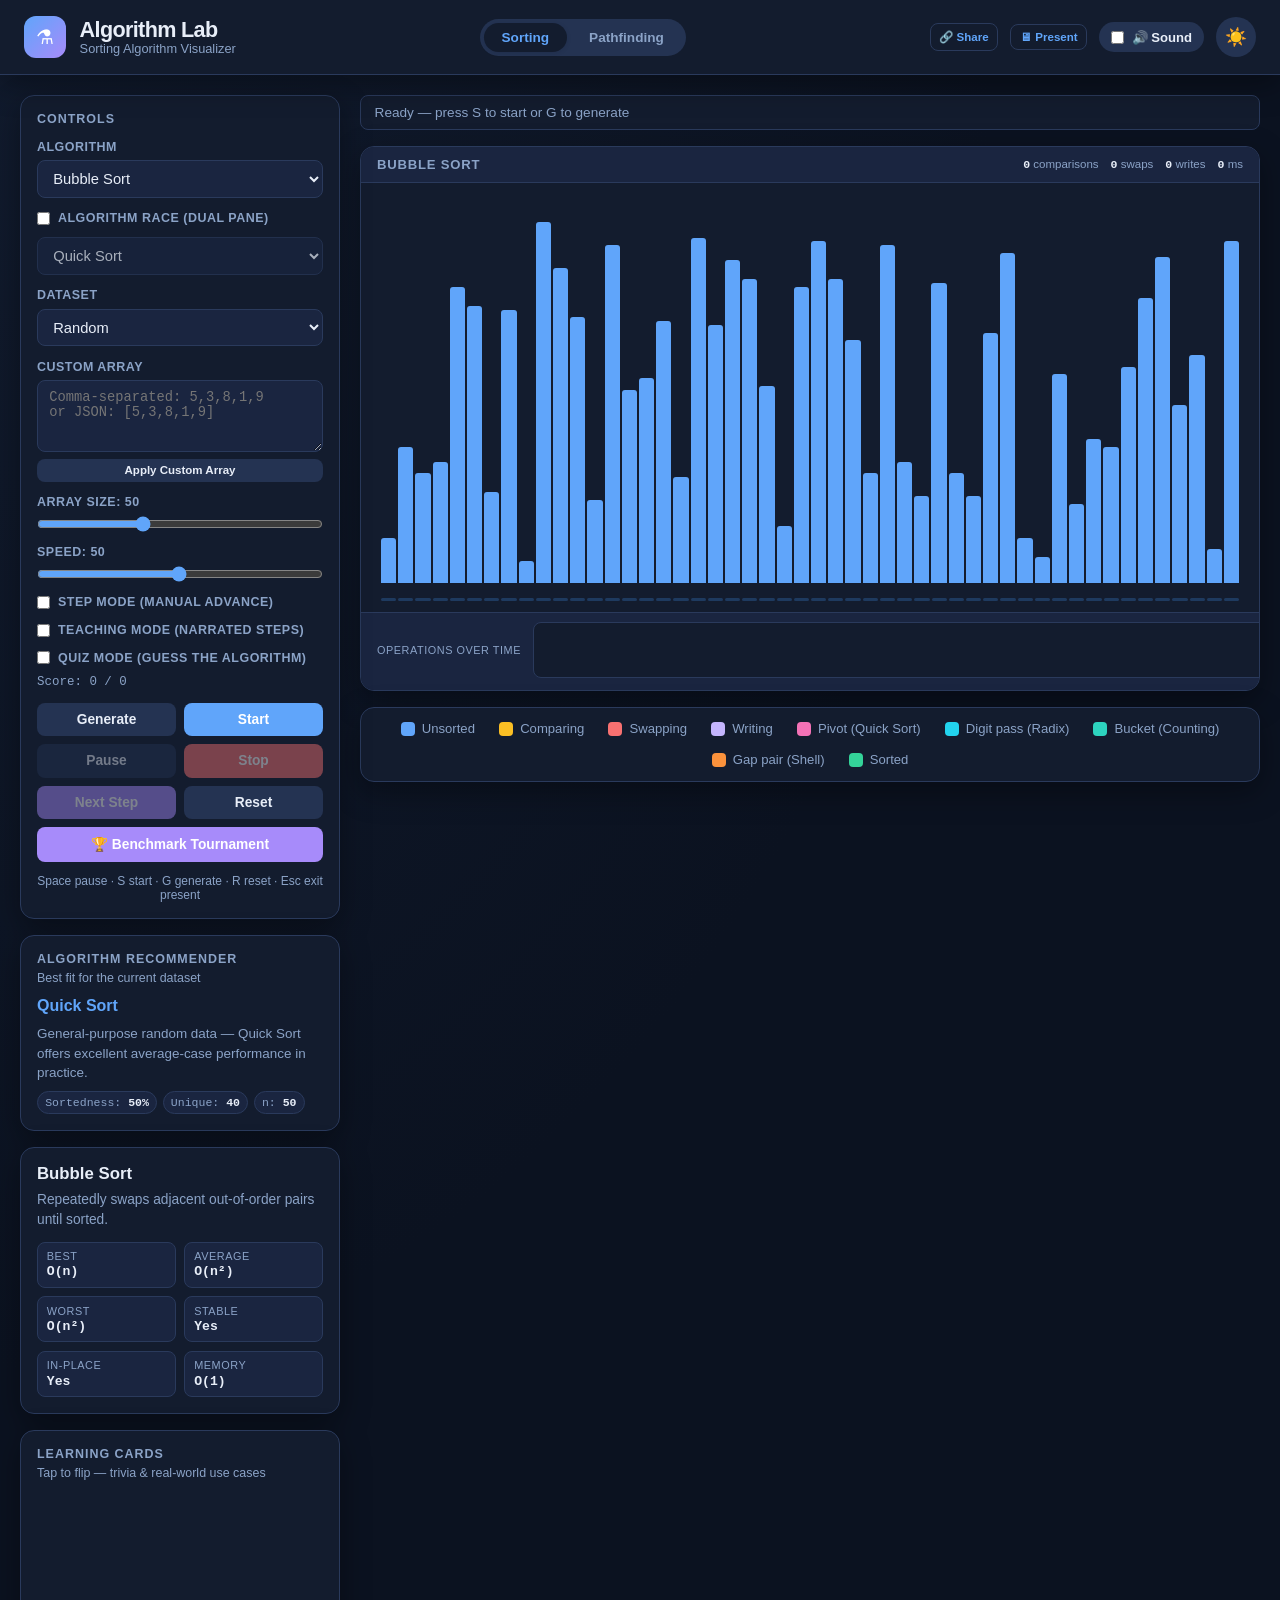
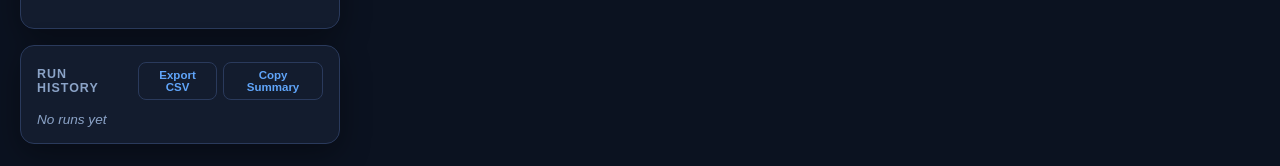
==== index.html @ db13cfa4 "feat: add Pathfinding Lab — 6 algorithms, grid editor, mazes, live re-path (v5) Turns Sort Lab into " ====
<!DOCTYPE html>
<html lang="en">
<head>
  <meta charset="UTF-8" />
  <meta name="viewport" content="width=device-width, initial-scale=1.0" />
  <meta name="description" content="Interactive algorithm visualizer: 10 sorting algorithms with race, quiz, and tournament modes, plus a pathfinding lab with BFS, DFS, Dijkstra, A*, and mazes. Offline-capable PWA." />
  <meta name="theme-color" content="#0b1220" />
  <title>Algorithm Lab — Sorting &amp; Pathfinding Visualizer</title>
  <link rel="manifest" href="manifest.json" />
  <link rel="stylesheet" href="style.css" />
</head>
<body>
  <div class="app-shell">
    <header class="topbar">
      <div class="brand">
        <span class="brand-mark" aria-hidden="true">⚗</span>
        <div>
          <h1>Algorithm Lab</h1>
          <p class="brand-sub">Sorting Algorithm Visualizer</p>
        </div>
      </div>
      <nav class="mode-tabs" role="tablist" aria-label="Visualizer mode">
        <button id="modeSortBtn" class="mode-tab active" type="button" role="tab" aria-selected="true">Sorting</button>
        <button id="modePathBtn" class="mode-tab" type="button" role="tab" aria-selected="false">Pathfinding</button>
      </nav>
      <div class="topbar-actions">
        <button id="shareUrlBtn" class="btn btn-ghost btn-sm" type="button" title="Copy shareable URL">🔗 Share</button>
        <button id="presentationBtn" class="btn btn-ghost btn-sm" type="button" title="Presentation mode (Esc to exit)">🖥 Present</button>
        <label class="toggle-pill" title="Sound effects on compare/swap">
          <input type="checkbox" id="soundToggle" aria-label="Toggle sound" />
          <span>🔊 Sound</span>
        </label>
        <button id="themeToggle" class="icon-btn" aria-label="Toggle dark mode">🌙</button>
      </div>
    </header>

    <div class="workspace" id="sortWorkspace">
      <aside class="sidebar">
        <section class="panel">
          <h2 class="panel-title">Controls</h2>

          <div class="field">
            <label for="algorithm">Algorithm</label>
            <select id="algorithm">
              <option value="bubble">Bubble Sort</option>
              <option value="selection">Selection Sort</option>
              <option value="insertion">Insertion Sort</option>
              <option value="merge">Merge Sort</option>
              <option value="quick">Quick Sort</option>
              <option value="heap">Heap Sort</option>
              <option value="shell">Shell Sort</option>
              <option value="radix">Radix Sort</option>
              <option value="counting">Counting Sort</option>
              <option value="cocktail">Cocktail Shaker Sort</option>
            </select>
          </div>

          <div class="field race-field">
            <label class="checkbox-row">
              <input type="checkbox" id="raceMode" />
              <span>Algorithm Race (dual pane)</span>
            </label>
            <select id="algorithmRace" disabled>
              <option value="bubble">Bubble Sort</option>
              <option value="selection">Selection Sort</option>
              <option value="insertion">Insertion Sort</option>
              <option value="merge">Merge Sort</option>
              <option value="quick" selected>Quick Sort</option>
              <option value="heap">Heap Sort</option>
              <option value="shell">Shell Sort</option>
              <option value="radix">Radix Sort</option>
              <option value="counting">Counting Sort</option>
              <option value="cocktail">Cocktail Shaker Sort</option>
            </select>
          </div>

          <div class="field">
            <label for="dataset">Dataset</label>
            <select id="dataset">
              <option value="random">Random</option>
              <option value="sorted">Sorted</option>
              <option value="nearly-sorted">Nearly Sorted</option>
              <option value="reversed">Reversed</option>
              <option value="few-unique">Few Unique</option>
              <option value="sawtooth">Sawtooth</option>
              <option value="custom">Custom Input</option>
            </select>
          </div>

          <div class="field" id="customArrayField" hidden>
            <label for="customArray">Custom Array</label>
            <textarea id="customArray" rows="3" placeholder="Comma-separated: 5,3,8,1,9&#10;or JSON: [5,3,8,1,9]"></textarea>
            <button id="applyCustomBtn" type="button" class="btn btn-secondary btn-sm">Apply Custom Array</button>
            <p id="customArrayError" class="field-error" role="alert" hidden></p>
          </div>

          <div class="field">
            <label for="size">Array Size: <span id="sizeValue">50</span></label>
            <input type="range" id="size" min="10" max="120" value="50" />
          </div>

          <div class="field">
            <label for="speed">Speed: <span id="speedValue">50</span></label>
            <input type="range" id="speed" min="1" max="100" value="50" />
          </div>

          <div class="field">
            <label class="checkbox-row">
              <input type="checkbox" id="stepMode" />
              <span>Step Mode (manual advance)</span>
            </label>
          </div>

          <div class="field">
            <label class="checkbox-row">
              <input type="checkbox" id="teachingMode" />
              <span>Teaching Mode (narrated steps)</span>
            </label>
          </div>

          <div class="field">
            <label class="checkbox-row">
              <input type="checkbox" id="quizMode" />
              <span>Quiz Mode (guess the algorithm)</span>
            </label>
            <p id="quizScore" class="quiz-score" aria-live="polite">Score: 0 / 0</p>
          </div>

          <div class="btn-grid">
            <button id="generateBtn" class="btn btn-secondary" title="Shortcut: G">Generate</button>
            <button id="startBtn" class="btn btn-primary" title="Shortcut: S">Start</button>
            <button id="pauseBtn" class="btn btn-secondary" disabled title="Shortcut: Space">Pause</button>
            <button id="stopBtn" class="btn btn-danger" disabled>Stop</button>
            <button id="nextStepBtn" class="btn btn-accent" disabled>Next Step</button>
            <button id="resetBtn" class="btn btn-secondary" title="Shortcut: R">Reset</button>
          </div>

          <button id="tournamentBtn" type="button" class="btn btn-accent btn-full" title="Run all 10 algorithms on current data">🏆 Benchmark Tournament</button>

          <p class="shortcut-hint">Space pause · S start · G generate · R reset · Esc exit present</p>
        </section>

        <section class="panel" id="recommenderPanel">
          <h2 class="panel-title">Algorithm Recommender</h2>
          <p class="panel-sub">Best fit for the current dataset</p>
          <div id="recommenderContent" class="recommender-content" aria-live="polite"></div>
        </section>

        <section class="panel" id="profilePanel" aria-live="polite"></section>

        <section class="panel" id="learningCardsPanel">
          <h2 class="panel-title">Learning Cards</h2>
          <p class="panel-sub">Tap to flip — trivia &amp; real-world use cases</p>
          <div id="learningCard" class="learning-card" tabindex="0" role="button" aria-label="Flip learning card">
            <div class="learning-card-inner">
              <div class="learning-card-front">
                <span class="learning-card-label">Did you know?</span>
                <p id="learningTrivia" class="learning-card-text"></p>
              </div>
              <div class="learning-card-back">
                <span class="learning-card-label">Use case</span>
                <p id="learningUseCase" class="learning-card-text"></p>
              </div>
            </div>
          </div>
        </section>

        <section class="panel" id="quizPanel" hidden>
          <h2 class="panel-title">Quiz — Which algorithm was that?</h2>
          <div id="quizGuessGrid" class="quiz-guess-grid"></div>
          <p id="quizFeedback" class="quiz-feedback" role="status" aria-live="polite"></p>
        </section>

        <section class="panel" id="tournamentPanel" hidden>
          <h2 class="panel-title">Tournament Leaderboard</h2>
          <div id="leaderboard" class="leaderboard-wrap"></div>
        </section>

        <section class="panel" id="comparisonPanel" hidden>
          <h2 class="panel-title">Comparison Matrix</h2>
          <p class="panel-sub">Theoretical vs actual performance (last tournament)</p>
          <div id="comparisonMatrix" class="matrix-wrap"></div>
        </section>

        <section class="panel">
          <div class="panel-header-row">
            <h2 class="panel-title">Run History</h2>
            <div class="panel-actions">
              <button id="exportCsvBtn" class="btn btn-ghost btn-sm">Export CSV</button>
              <button id="copySummaryBtn" class="btn btn-ghost btn-sm">Copy Summary</button>
            </div>
          </div>
          <ul id="historyList" class="history-list"></ul>
        </section>
      </aside>

      <main class="main-stage">
        <p id="statusText" class="status-bar" aria-live="polite" role="status">Ready</p>

        <section id="teachingPanel" class="teaching-panel hidden" aria-labelledby="teachingTitle">
          <h3 id="teachingTitle" class="teaching-title">Teaching Mode</h3>
          <p id="teachingText" class="teaching-text" aria-live="assertive" aria-atomic="true">Enable Teaching Mode to see step-by-step explanations.</p>
        </section>

        <div class="viz-grid" id="vizGrid">
          <section class="viz-pane" id="panePrimary">
            <div class="pane-header">
              <h3 id="panePrimaryLabel">Primary</h3>
              <div id="metricsPrimary" class="metrics-strip"></div>
            </div>
            <div class="viz-body">
              <div class="visualizer" id="visualizer" role="img" aria-label="Sorting visualization primary pane"></div>
              <div id="heatmapPrimary" class="heatmap-strip" aria-label="Per-index access frequency heatmap"></div>
            </div>
            <div id="countingArrayPanel" class="counting-panel hidden" aria-label="Counting sort counting array">
              <span class="counting-panel-label">Counting array</span>
              <div id="countingArrayDisplay" class="counting-array"></div>
            </div>
            <div class="ops-chart-wrap">
              <span class="ops-chart-label">Operations over time</span>
              <canvas id="opsChart" class="ops-chart" width="600" height="56" aria-label="Cumulative operations sparkline during current run"></canvas>
            </div>
          </section>

          <section class="viz-pane hidden" id="paneSecondary">
            <div class="pane-header">
              <h3>Race</h3>
              <div id="metricsSecondary" class="metrics-strip"></div>
            </div>
            <div class="viz-body">
              <div class="visualizer" id="visualizerRace" role="img" aria-label="Sorting visualization race pane"></div>
              <div id="heatmapSecondary" class="heatmap-strip" aria-label="Per-index access frequency heatmap race pane"></div>
            </div>
          </section>
        </div>

        <section class="legend" id="legend">
          <div class="legend-item"><span class="swatch default"></span> Unsorted</div>
          <div class="legend-item"><span class="swatch compare"></span> Comparing</div>
          <div class="legend-item"><span class="swatch swap"></span> Swapping</div>
          <div class="legend-item"><span class="swatch write"></span> Writing</div>
          <div class="legend-item"><span class="swatch pivot"></span> Pivot (Quick Sort)</div>
          <div class="legend-item"><span class="swatch digit"></span> Digit pass (Radix)</div>
          <div class="legend-item"><span class="swatch bucket"></span> Bucket (Counting)</div>
          <div class="legend-item"><span class="swatch gap"></span> Gap pair (Shell)</div>
          <div class="legend-item"><span class="swatch sorted"></span> Sorted</div>
        </section>
      </main>
    </div>

    <div class="workspace" id="pathWorkspace" hidden>
      <aside class="sidebar">
        <section class="panel">
          <h2 class="panel-title">Pathfinding Controls</h2>

          <div class="field">
            <label for="pfAlgorithm">Algorithm</label>
            <select id="pfAlgorithm">
              <option value="bfs">Breadth-First Search</option>
              <option value="dfs">Depth-First Search</option>
              <option value="dijkstra">Dijkstra's Algorithm</option>
              <option value="astar" selected>A* Search</option>
              <option value="greedy">Greedy Best-First</option>
              <option value="bibfs">Bidirectional BFS</option>
            </select>
          </div>

          <div class="field">
            <label for="pfBrush">Draw Tool</label>
            <select id="pfBrush">
              <option value="wall">Wall (impassable)</option>
              <option value="weight">Weight (cost ×5)</option>
              <option value="erase">Eraser</option>
            </select>
          </div>

          <div class="field">
            <label for="pfGridSize">Grid Size</label>
            <select id="pfGridSize">
              <option value="small">Small (25 × 15)</option>
              <option value="medium" selected>Medium (37 × 21)</option>
              <option value="large">Large (49 × 27)</option>
            </select>
          </div>

          <div class="field">
            <label for="pfSpeed">Speed: <span id="pfSpeedValue">60</span></label>
            <input type="range" id="pfSpeed" min="1" max="100" value="60" />
          </div>

          <div class="field">
            <label class="checkbox-row">
              <input type="checkbox" id="pfDiagonal" />
              <span>Allow diagonal movement</span>
            </label>
          </div>

          <div class="btn-grid">
            <button id="pfVisualizeBtn" class="btn btn-primary" title="Shortcut: V">Visualize</button>
            <button id="pfClearPathBtn" class="btn btn-secondary" title="Shortcut: C">Clear Path</button>
            <button id="pfClearBoardBtn" class="btn btn-danger" title="Shortcut: B">Clear Board</button>
          </div>

          <div class="field">
            <label for="pfMazeType">Maze / Terrain</label>
            <select id="pfMazeType">
              <option value="division">Recursive Division Maze</option>
              <option value="scatter">Random Scatter Walls</option>
              <option value="weights">Scattered Weights</option>
            </select>
            <button id="pfMazeBtn" type="button" class="btn btn-accent btn-full" title="Shortcut: M">🧱 Generate Maze</button>
          </div>

          <p class="shortcut-hint">V visualize · C clear path · B clear board · M maze</p>
        </section>

        <section class="panel" id="pfProfile" aria-live="polite"></section>

        <section class="panel">
          <h2 class="panel-title">How to Use</h2>
          <p class="panel-sub">
            Drag on the grid to draw with the selected tool. Drag the <strong>start</strong> or
            <strong>goal</strong> marker to move it — after a run, the path re-solves live as you drag.
            Weighted cells cost ×5 to enter: compare Dijkstra or A* (weight-aware) against BFS (weight-blind).
          </p>
        </section>
      </aside>

      <main class="main-stage">
        <p id="pfStatus" class="status-bar" aria-live="polite" role="status">Ready</p>

        <section class="viz-pane">
          <div class="pane-header">
            <h3>Grid</h3>
            <div id="pfMetrics" class="metrics-strip"></div>
          </div>
          <div class="pf-grid-wrap">
            <div id="pfGrid" class="pf-grid" role="img" aria-label="Pathfinding grid visualization"></div>
          </div>
        </section>

        <section class="legend">
          <div class="legend-item"><span class="swatch pf-start"></span> Start</div>
          <div class="legend-item"><span class="swatch pf-end"></span> Goal</div>
          <div class="legend-item"><span class="swatch pf-wall"></span> Wall</div>
          <div class="legend-item"><span class="swatch pf-weight"></span> Weight (×5)</div>
          <div class="legend-item"><span class="swatch pf-visited"></span> Visited</div>
          <div class="legend-item"><span class="swatch pf-path"></span> Shortest path</div>
        </section>
      </main>
    </div>
  </div>

  <div id="presentationOverlay" class="presentation-overlay hidden" role="dialog" aria-modal="true" aria-label="Presentation mode">
    <div class="presentation-hud">
      <span id="presentationAlgo" class="presentation-algo">Algorithm</span>
      <span id="presentationMetrics" class="presentation-metrics"></span>
      <button id="presentationExitBtn" class="btn btn-ghost btn-sm" type="button">Esc — Exit</button>
    </div>
    <div id="presentationVisualizer" class="presentation-visualizer"></div>
    <div id="presentationHeatmap" class="presentation-heatmap"></div>
  </div>

  <div id="toast" class="toast" role="status" aria-live="polite"></div>
  <div id="a11yAnnouncer" class="sr-only" aria-live="assertive" aria-atomic="true"></div>

  <script src="script.js"></script>
  <script src="pathfinding.js"></script>
</body>
</html>
---- style.css ----
/* ============================================================
   Sort Lab — Modern lab aesthetic
   ============================================================ */

:root {
  --bg: #eef2f7;
  --bg-accent: #dce6f3;
  --surface: #ffffff;
  --surface-elevated: #f8fafc;
  --text: #0f172a;
  --text-muted: #64748b;
  --border: #cbd5e1;
  --primary: #2563eb;
  --primary-hover: #1d4ed8;
  --accent: #7c3aed;
  --accent-hover: #6d28d9;
  --danger: #dc2626;
  --danger-hover: #b91c1c;
  --secondary: #e2e8f0;
  --secondary-hover: #cbd5e1;
  --bar-default: #3b82f6;
  --bar-compare: #f59e0b;
  --bar-swap: #ef4444;
  --bar-write: #8b5cf6;
  --bar-pivot: #ec4899;
  --bar-digit: #06b6d4;
  --bar-gap: #f97316;
  --bar-bucket: #14b8a6;
  --bar-sorted: #10b981;
  --heatmap-low: #dbeafe;
  --heatmap-high: #dc2626;
  --shadow: 0 8px 24px rgba(15, 23, 42, 0.08);
  --radius: 14px;
  --radius-sm: 8px;
  --sidebar-width: 320px;
  --font-mono: "SF Mono", "Fira Code", "Cascadia Code", monospace;
}

[data-theme="dark"] {
  --bg: #0b1220;
  --bg-accent: #111b2e;
  --surface: #131c2e;
  --surface-elevated: #1a2540;
  --text: #e8eef8;
  --text-muted: #8ba3c7;
  --border: #2a3a5c;
  --primary: #60a5fa;
  --primary-hover: #3b82f6;
  --accent: #a78bfa;
  --accent-hover: #8b5cf6;
  --danger: #f87171;
  --danger-hover: #ef4444;
  --secondary: #243352;
  --secondary-hover: #31466b;
  --bar-default: #60a5fa;
  --bar-compare: #fbbf24;
  --bar-swap: #f87171;
  --bar-write: #c4b5fd;
  --bar-pivot: #f472b6;
  --bar-digit: #22d3ee;
  --bar-gap: #fb923c;
  --bar-bucket: #2dd4bf;
  --bar-sorted: #34d399;
  --heatmap-low: #1e3a5f;
  --heatmap-high: #f87171;
  --shadow: 0 10px 30px rgba(0, 0, 0, 0.35);
}

* {
  box-sizing: border-box;
  margin: 0;
  padding: 0;
}

body {
  font-family: -apple-system, BlinkMacSystemFont, "Segoe UI", Roboto, sans-serif;
  background:
    radial-gradient(ellipse at top left, var(--bg-accent) 0%, transparent 55%),
    var(--bg);
  color: var(--text);
  min-height: 100vh;
  transition: background 0.3s ease, color 0.3s ease;
}

.app-shell {
  min-height: 100vh;
  display: flex;
  flex-direction: column;
}

/* ---------- Top bar ---------- */
.topbar {
  display: flex;
  justify-content: space-between;
  align-items: center;
  gap: 1rem;
  padding: 1rem 1.5rem;
  background: var(--surface);
  border-bottom: 1px solid var(--border);
  box-shadow: var(--shadow);
  position: sticky;
  top: 0;
  z-index: 20;
}

.brand {
  display: flex;
  align-items: center;
  gap: 0.85rem;
}

.brand-mark {
  display: grid;
  place-items: center;
  width: 42px;
  height: 42px;
  border-radius: 12px;
  background: linear-gradient(135deg, var(--primary), var(--accent));
  color: #fff;
  font-size: 1.25rem;
}

.brand h1 {
  font-size: 1.35rem;
  font-weight: 800;
  letter-spacing: -0.03em;
  line-height: 1.1;
}

.brand-sub {
  font-size: 0.8rem;
  color: var(--text-muted);
}

.topbar-actions {
  display: flex;
  align-items: center;
  gap: 0.75rem;
}

.toggle-pill {
  display: inline-flex;
  align-items: center;
  gap: 0.45rem;
  padding: 0.45rem 0.75rem;
  border-radius: 999px;
  background: var(--secondary);
  font-size: 0.82rem;
  font-weight: 600;
  cursor: pointer;
  user-select: none;
}

.toggle-pill input {
  accent-color: var(--primary);
}

.icon-btn {
  width: 40px;
  height: 40px;
  border: none;
  border-radius: 50%;
  background: var(--secondary);
  font-size: 1.1rem;
  cursor: pointer;
  transition: transform 0.15s ease, background 0.2s ease;
}

.icon-btn:hover {
  background: var(--secondary-hover);
  transform: scale(1.05);
}

/* ---------- Layout ---------- */
.workspace {
  display: grid;
  grid-template-columns: var(--sidebar-width) 1fr;
  gap: 1.25rem;
  padding: 1.25rem;
  flex: 1;
  align-items: start;
}

.workspace[hidden] {
  display: none;
}

.sidebar {
  display: flex;
  flex-direction: column;
  gap: 1rem;
  position: sticky;
  top: 5.5rem;
}

.main-stage {
  display: flex;
  flex-direction: column;
  gap: 1rem;
  min-width: 0;
}

/* ---------- Panels ---------- */
.panel {
  background: var(--surface);
  border: 1px solid var(--border);
  border-radius: var(--radius);
  box-shadow: var(--shadow);
  padding: 1rem;
}

.panel-title {
  font-size: 0.78rem;
  text-transform: uppercase;
  letter-spacing: 0.08em;
  color: var(--text-muted);
  margin-bottom: 0.85rem;
}

.panel-header-row {
  display: flex;
  justify-content: space-between;
  align-items: center;
  gap: 0.5rem;
  margin-bottom: 0.75rem;
}

.panel-header-row .panel-title {
  margin-bottom: 0;
}

.panel-actions {
  display: flex;
  gap: 0.35rem;
}

.field {
  display: flex;
  flex-direction: column;
  gap: 0.4rem;
  margin-bottom: 0.85rem;
}

.field label {
  font-size: 0.78rem;
  font-weight: 700;
  color: var(--text-muted);
  text-transform: uppercase;
  letter-spacing: 0.04em;
}

.field select,
.field input[type="range"],
.field textarea {
  width: 100%;
}

.field textarea {
  padding: 0.55rem 0.7rem;
  border: 1px solid var(--border);
  border-radius: var(--radius-sm);
  background: var(--surface-elevated);
  color: var(--text);
  font-size: 0.86rem;
  font-family: var(--font-mono);
  resize: vertical;
  min-height: 4.5rem;
}

.field-error {
  font-size: 0.75rem;
  color: var(--danger);
  margin-top: 0.25rem;
}

.panel-sub {
  font-size: 0.78rem;
  color: var(--text-muted);
  margin: -0.5rem 0 0.75rem;
}

.field select {
  padding: 0.55rem 0.7rem;
  border: 1px solid var(--border);
  border-radius: var(--radius-sm);
  background: var(--surface-elevated);
  color: var(--text);
  font-size: 0.92rem;
}

.field input[type="range"] {
  accent-color: var(--primary);
}

.checkbox-row {
  display: flex;
  align-items: center;
  gap: 0.5rem;
  font-size: 0.88rem;
  font-weight: 600;
  color: var(--text);
  text-transform: none;
  letter-spacing: 0;
  cursor: pointer;
}

.checkbox-row input {
  accent-color: var(--primary);
}

.race-field select {
  margin-top: 0.35rem;
}

.btn-grid {
  display: grid;
  grid-template-columns: repeat(2, 1fr);
  gap: 0.5rem;
}

.shortcut-hint {
  margin-top: 0.75rem;
  font-size: 0.75rem;
  color: var(--text-muted);
  text-align: center;
}

/* ---------- Buttons ---------- */
.btn {
  padding: 0.58rem 0.85rem;
  border: none;
  border-radius: var(--radius-sm);
  font-size: 0.86rem;
  font-weight: 700;
  cursor: pointer;
  transition: background 0.2s ease, transform 0.1s ease, opacity 0.2s ease;
}

.btn:active:not(:disabled) {
  transform: scale(0.97);
}

.btn:disabled {
  opacity: 0.45;
  cursor: not-allowed;
}

.btn-primary {
  background: var(--primary);
  color: #fff;
}

.btn-primary:hover:not(:disabled) {
  background: var(--primary-hover);
}

.btn-secondary {
  background: var(--secondary);
  color: var(--text);
}

.btn-secondary:hover:not(:disabled) {
  background: var(--secondary-hover);
}

.btn-accent {
  background: var(--accent);
  color: #fff;
}

.btn-accent:hover:not(:disabled) {
  background: var(--accent-hover);
}

.btn-danger {
  background: var(--danger);
  color: #fff;
}

.btn-danger:hover:not(:disabled) {
  background: var(--danger-hover);
}

.btn-ghost {
  background: transparent;
  color: var(--primary);
  border: 1px solid var(--border);
}

.btn-ghost:hover:not(:disabled) {
  background: var(--surface-elevated);
}

.btn-sm {
  padding: 0.35rem 0.55rem;
  font-size: 0.72rem;
}

.btn-full {
  width: 100%;
  margin-top: 0.5rem;
}

/* ---------- Profile ---------- */
.profile-name {
  font-size: 1.05rem;
  margin-bottom: 0.35rem;
}

.profile-desc {
  font-size: 0.86rem;
  color: var(--text-muted);
  line-height: 1.45;
  margin-bottom: 0.75rem;
}

.profile-grid {
  display: grid;
  grid-template-columns: repeat(2, 1fr);
  gap: 0.55rem;
}

.profile-grid div {
  background: var(--surface-elevated);
  border: 1px solid var(--border);
  border-radius: var(--radius-sm);
  padding: 0.45rem 0.55rem;
}

.profile-grid dt {
  font-size: 0.68rem;
  text-transform: uppercase;
  letter-spacing: 0.05em;
  color: var(--text-muted);
}

.profile-grid dd {
  font-family: var(--font-mono);
  font-size: 0.82rem;
  font-weight: 700;
  margin-top: 0.15rem;
}

/* ---------- History ---------- */
.history-list {
  list-style: none;
  display: flex;
  flex-direction: column;
  gap: 0.55rem;
  max-height: 240px;
  overflow-y: auto;
}

.history-item {
  display: flex;
  flex-direction: column;
  gap: 0.15rem;
  padding: 0.55rem 0.65rem;
  border-radius: var(--radius-sm);
  background: var(--surface-elevated);
  border: 1px solid var(--border);
  font-size: 0.78rem;
}

.history-meta {
  color: var(--text-muted);
}

.history-primary,
.history-secondary {
  font-family: var(--font-mono);
  font-size: 0.74rem;
}

.history-empty {
  color: var(--text-muted);
  font-size: 0.85rem;
  font-style: italic;
}

/* ---------- Main viz ---------- */
.status-bar {
  padding: 0.55rem 0.85rem;
  border-radius: var(--radius-sm);
  background: var(--surface);
  border: 1px solid var(--border);
  font-size: 0.85rem;
  color: var(--text-muted);
}

.viz-grid {
  display: grid;
  grid-template-columns: 1fr;
  gap: 1rem;
}

body.race-active .viz-grid {
  grid-template-columns: 1fr 1fr;
}

.viz-pane {
  background: var(--surface);
  border: 1px solid var(--border);
  border-radius: var(--radius);
  box-shadow: var(--shadow);
  overflow: hidden;
}

.viz-pane.hidden {
  display: none;
}

.pane-header {
  display: flex;
  justify-content: space-between;
  align-items: center;
  gap: 0.75rem;
  padding: 0.65rem 1rem;
  border-bottom: 1px solid var(--border);
  background: var(--surface-elevated);
}

.pane-header h3 {
  font-size: 0.82rem;
  text-transform: uppercase;
  letter-spacing: 0.06em;
  color: var(--text-muted);
}

.metrics-strip {
  display: flex;
  flex-wrap: wrap;
  gap: 0.45rem 0.75rem;
  font-size: 0.72rem;
  color: var(--text-muted);
}

.metric strong {
  font-family: var(--font-mono);
  color: var(--text);
}

.visualizer {
  display: flex;
  align-items: flex-end;
  justify-content: center;
  gap: 2px;
  height: 420px;
  padding: 1.25rem;
  overflow: hidden;
}

body.race-active .visualizer {
  height: 340px;
}

.bar {
  flex: 1;
  background: var(--bar-default);
  border-radius: 3px 3px 0 0;
  transition: height 0.08s ease, background 0.08s ease;
  min-width: 2px;
}

.bar.compare { background: var(--bar-compare); }
.bar.swap    { background: var(--bar-swap); }
.bar.write   { background: var(--bar-write); }
.bar.pivot   { background: var(--bar-pivot); }
.bar.digit   { background: var(--bar-digit); }
.bar.gap     { background: var(--bar-gap); }
.bar.bucket  { background: var(--bar-bucket); }
.bar.sorted  { background: var(--bar-sorted); }

/* ---------- Legend ---------- */
.legend {
  display: flex;
  justify-content: center;
  flex-wrap: wrap;
  gap: 1rem 1.5rem;
  padding: 0.85rem 1rem;
  background: var(--surface);
  border: 1px solid var(--border);
  border-radius: var(--radius);
  box-shadow: var(--shadow);
}

.legend-item {
  display: flex;
  align-items: center;
  gap: 0.45rem;
  font-size: 0.82rem;
  color: var(--text-muted);
}

.swatch {
  display: inline-block;
  width: 14px;
  height: 14px;
  border-radius: 4px;
}

.swatch.default { background: var(--bar-default); }
.swatch.compare { background: var(--bar-compare); }
.swatch.swap    { background: var(--bar-swap); }
.swatch.write   { background: var(--bar-write); }
.swatch.pivot   { background: var(--bar-pivot); }
.swatch.digit   { background: var(--bar-digit); }
.swatch.gap     { background: var(--bar-gap); }
.swatch.bucket  { background: var(--bar-bucket); }
.swatch.sorted  { background: var(--bar-sorted); }

/* ---------- Viz body & heatmap ---------- */
.viz-body {
  display: flex;
  flex-direction: column;
}

.heatmap-strip {
  display: flex;
  align-items: stretch;
  gap: 2px;
  height: 14px;
  padding: 0 1.25rem 0.65rem;
  margin-top: -0.35rem;
}

.heatmap-cell {
  flex: 1;
  min-width: 2px;
  border-radius: 2px;
  background: var(--heatmap-low);
  transition: background 0.12s ease;
}

/* ---------- Counting array panel ---------- */
.counting-panel {
  display: flex;
  align-items: center;
  gap: 0.75rem;
  padding: 0.55rem 1rem 0.75rem;
  border-top: 1px solid var(--border);
  background: var(--surface-elevated);
  overflow-x: auto;
}

.counting-panel.hidden {
  display: none;
}

.counting-panel-label {
  font-size: 0.68rem;
  text-transform: uppercase;
  letter-spacing: 0.05em;
  color: var(--text-muted);
  white-space: nowrap;
  flex-shrink: 0;
}

.counting-array {
  display: flex;
  align-items: flex-end;
  gap: 4px;
  flex: 1;
  min-height: 48px;
}

.counting-cell {
  display: flex;
  flex-direction: column;
  align-items: center;
  gap: 0.2rem;
  min-width: 28px;
}

.counting-bar {
  width: 100%;
  min-width: 20px;
  max-width: 36px;
  background: var(--bar-bucket);
  border-radius: 3px 3px 0 0;
  transition: height 0.1s ease, opacity 0.1s ease;
}

.counting-bar.active {
  opacity: 1;
  box-shadow: 0 0 0 2px var(--accent);
}

.counting-bar.inactive {
  opacity: 0.35;
}

.counting-label {
  font-size: 0.62rem;
  font-family: var(--font-mono);
  color: var(--text-muted);
}

.counting-value {
  font-size: 0.68rem;
  font-family: var(--font-mono);
  font-weight: 700;
  color: var(--text);
}

/* ---------- Recommender ---------- */
.recommender-content {
  display: flex;
  flex-direction: column;
  gap: 0.55rem;
}

.recommender-pick {
  font-size: 1rem;
  font-weight: 800;
  color: var(--primary);
}

.recommender-reason {
  font-size: 0.84rem;
  line-height: 1.45;
  color: var(--text-muted);
}

.recommender-stats {
  display: flex;
  flex-wrap: wrap;
  gap: 0.35rem;
}

.recommender-stat {
  font-size: 0.72rem;
  font-family: var(--font-mono);
  padding: 0.25rem 0.45rem;
  border-radius: 999px;
  background: var(--surface-elevated);
  border: 1px solid var(--border);
  color: var(--text-muted);
}

.recommender-stat strong {
  color: var(--text);
}

/* ---------- Learning cards ---------- */
.learning-card {
  perspective: 800px;
  cursor: pointer;
  outline: none;
}

.learning-card:focus-visible .learning-card-inner {
  box-shadow: 0 0 0 3px var(--primary);
}

.learning-card-inner {
  position: relative;
  min-height: 120px;
  transform-style: preserve-3d;
  transition: transform 0.5s ease;
  border-radius: var(--radius-sm);
}

.learning-card.flipped .learning-card-inner {
  transform: rotateY(180deg);
}

.learning-card-front,
.learning-card-back {
  position: absolute;
  inset: 0;
  backface-visibility: hidden;
  display: flex;
  flex-direction: column;
  gap: 0.45rem;
  padding: 0.85rem;
  border-radius: var(--radius-sm);
  border: 1px solid var(--border);
  background: linear-gradient(135deg, var(--surface-elevated), var(--surface));
}

.learning-card-back {
  transform: rotateY(180deg);
  border-left: 3px solid var(--accent);
}

.learning-card-label {
  font-size: 0.68rem;
  text-transform: uppercase;
  letter-spacing: 0.06em;
  color: var(--accent);
  font-weight: 700;
}

.learning-card-text {
  font-size: 0.86rem;
  line-height: 1.5;
  color: var(--text);
}

/* ---------- Quiz mode ---------- */
.quiz-score {
  font-size: 0.78rem;
  font-family: var(--font-mono);
  color: var(--text-muted);
  margin-top: 0.25rem;
}

.quiz-guess-grid {
  display: grid;
  grid-template-columns: repeat(2, 1fr);
  gap: 0.4rem;
}

.quiz-guess-btn {
  padding: 0.45rem 0.5rem;
  border: 1px solid var(--border);
  border-radius: var(--radius-sm);
  background: var(--surface-elevated);
  color: var(--text);
  font-size: 0.74rem;
  font-weight: 600;
  cursor: pointer;
  transition: background 0.15s ease, border-color 0.15s ease;
}

.quiz-guess-btn:hover:not(:disabled) {
  background: var(--secondary);
  border-color: var(--primary);
}

.quiz-guess-btn:disabled {
  opacity: 0.5;
  cursor: not-allowed;
}

.quiz-guess-btn.correct {
  background: rgba(16, 185, 129, 0.2);
  border-color: var(--bar-sorted);
}

.quiz-guess-btn.wrong {
  background: rgba(239, 68, 68, 0.15);
  border-color: var(--bar-swap);
}

.quiz-feedback {
  margin-top: 0.65rem;
  font-size: 0.84rem;
  font-weight: 600;
  min-height: 1.25rem;
}

.quiz-hidden .profile-name {
  filter: blur(6px);
  user-select: none;
}

/* ---------- Presentation mode ---------- */
.presentation-overlay {
  position: fixed;
  inset: 0;
  z-index: 100;
  background: var(--bg);
  display: flex;
  flex-direction: column;
  padding: 1.5rem 2rem 2rem;
}

.presentation-overlay.hidden {
  display: none;
}

.presentation-hud {
  display: flex;
  align-items: center;
  justify-content: space-between;
  gap: 1rem;
  margin-bottom: 1rem;
  flex-shrink: 0;
}

.presentation-algo {
  font-size: 1.35rem;
  font-weight: 800;
  letter-spacing: -0.02em;
}

.presentation-metrics {
  font-family: var(--font-mono);
  font-size: 0.9rem;
  color: var(--text-muted);
}

.presentation-visualizer {
  flex: 1;
  display: flex;
  align-items: flex-end;
  justify-content: center;
  gap: 3px;
  min-height: 0;
  padding: 1rem 0;
}

.presentation-visualizer .bar {
  flex: 1;
  max-width: 48px;
  border-radius: 6px 6px 0 0;
}

.presentation-heatmap {
  display: flex;
  gap: 3px;
  height: 20px;
  flex-shrink: 0;
  margin-top: 0.5rem;
}

.presentation-heatmap .heatmap-cell {
  flex: 1;
  max-width: 48px;
  border-radius: 3px;
}

body.presentation-active {
  overflow: hidden;
}

/* ---------- Teaching panel ---------- */
.teaching-panel {
  padding: 0.85rem 1rem;
  background: linear-gradient(135deg, var(--surface) 0%, var(--surface-elevated) 100%);
  border: 1px solid var(--border);
  border-left: 4px solid var(--accent);
  border-radius: var(--radius);
  box-shadow: var(--shadow);
}

.teaching-panel.hidden {
  display: none;
}

.teaching-title {
  font-size: 0.78rem;
  text-transform: uppercase;
  letter-spacing: 0.08em;
  color: var(--accent);
  margin-bottom: 0.45rem;
}

.teaching-text {
  font-size: 0.92rem;
  line-height: 1.5;
  color: var(--text);
}

/* ---------- Operations chart ---------- */
.ops-chart-wrap {
  display: flex;
  align-items: center;
  gap: 0.75rem;
  padding: 0.55rem 1rem 0.75rem;
  border-top: 1px solid var(--border);
  background: var(--surface-elevated);
}

.ops-chart-label {
  font-size: 0.68rem;
  text-transform: uppercase;
  letter-spacing: 0.05em;
  color: var(--text-muted);
  white-space: nowrap;
  flex-shrink: 0;
}

.ops-chart {
  flex: 1;
  height: 56px;
  max-width: 100%;
  border-radius: var(--radius-sm);
  background: var(--surface);
  border: 1px solid var(--border);
}

/* ---------- Tournament & matrix ---------- */
.leaderboard-wrap,
.matrix-wrap {
  overflow-x: auto;
}

.data-table {
  width: 100%;
  border-collapse: collapse;
  font-size: 0.78rem;
}

.data-table th,
.data-table td {
  padding: 0.45rem 0.5rem;
  text-align: left;
  border-bottom: 1px solid var(--border);
}

.data-table th {
  font-size: 0.68rem;
  text-transform: uppercase;
  letter-spacing: 0.05em;
  color: var(--text-muted);
  background: var(--surface-elevated);
}

.data-table td {
  font-family: var(--font-mono);
}

.data-table tr.rank-1 td:first-child::before {
  content: "🥇 ";
}

.data-table tr.rank-2 td:first-child::before {
  content: "🥈 ";
}

.data-table tr.rank-3 td:first-child::before {
  content: "🥉 ";
}

.data-table .match-good {
  color: var(--bar-sorted);
  font-weight: 700;
}

.data-table .match-warn {
  color: var(--bar-compare);
}

/* ---------- Accessibility ---------- */
.sr-only {
  position: absolute;
  width: 1px;
  height: 1px;
  padding: 0;
  margin: -1px;
  overflow: hidden;
  clip: rect(0, 0, 0, 0);
  white-space: nowrap;
  border: 0;
}

/* ---------- Toast ---------- */
.toast {
  position: fixed;
  bottom: 1.25rem;
  left: 50%;
  transform: translateX(-50%) translateY(12px);
  padding: 0.65rem 1rem;
  border-radius: 999px;
  background: var(--text);
  color: var(--bg);
  font-size: 0.85rem;
  font-weight: 600;
  opacity: 0;
  pointer-events: none;
  transition: opacity 0.25s ease, transform 0.25s ease;
  z-index: 50;
}

.toast.visible {
  opacity: 1;
  transform: translateX(-50%) translateY(0);
}

/* ---------- Responsive ---------- */
@media (max-width: 1024px) {
  .workspace {
    grid-template-columns: 1fr;
  }

  .sidebar {
    position: static;
  }

  body.race-active .viz-grid {
    grid-template-columns: 1fr;
  }
}

@media (max-width: 640px) {
  .topbar {
    padding: 0.85rem 1rem;
    flex-wrap: wrap;
  }

  .workspace {
    padding: 0.85rem;
  }

  .visualizer {
    height: 280px;
    padding: 0.85rem;
  }

  body.race-active .visualizer {
    height: 220px;
  }

  .btn-grid {
    grid-template-columns: 1fr;
  }

  .profile-grid {
    grid-template-columns: 1fr;
  }

  .panel-header-row {
    flex-direction: column;
    align-items: flex-start;
  }
}
/* ============================================================
   Path Lab — pathfinding mode
   ============================================================ */

.mode-tabs {
  display: flex;
  gap: 4px;
  padding: 4px;
  background: var(--secondary);
  border-radius: 999px;
}

.mode-tab {
  border: none;
  background: transparent;
  color: var(--text-muted);
  font-size: 0.85rem;
  font-weight: 600;
  padding: 7px 18px;
  border-radius: 999px;
  cursor: pointer;
  transition: background 0.15s ease, color 0.15s ease;
}

.mode-tab:hover {
  color: var(--text);
}

.mode-tab.active {
  background: var(--surface);
  color: var(--primary);
  box-shadow: 0 1px 4px rgba(15, 23, 42, 0.15);
}

.pf-grid-wrap {
  padding: 14px;
  overflow-x: auto;
}

.pf-grid {
  display: grid;
  grid-template-columns: repeat(var(--pf-cols, 37), 1fr);
  gap: 1px;
  background: var(--border);
  border: 1px solid var(--border);
  border-radius: var(--radius-sm);
  overflow: hidden;
  touch-action: none;
  user-select: none;
  -webkit-user-select: none;
  min-width: 480px;
}

.pf-cell {
  aspect-ratio: 1;
  background: var(--surface);
  position: relative;
  cursor: crosshair;
}

.pf-cell.weight {
  background: radial-gradient(circle at center, var(--bar-gap) 0 28%, var(--surface) 34%);
}

.pf-cell.wall {
  background: var(--text);
  animation: pf-pop 0.18s ease;
}

.pf-cell.visited {
  background: var(--bar-digit);
  animation: pf-visit 0.5s ease;
}

.pf-cell.weight.visited {
  background: radial-gradient(circle at center, var(--bar-gap) 0 28%, var(--bar-digit) 34%);
}

.pf-cell.path {
  background: var(--bar-compare);
  animation: pf-pop 0.3s ease;
}

.pf-cell.weight.path {
  background: radial-gradient(circle at center, var(--bar-gap) 0 28%, var(--bar-compare) 34%);
}

.pf-cell.start,
.pf-cell.end {
  cursor: grab;
}

.pf-cell.start {
  background: var(--bar-sorted) !important;
}

.pf-cell.end {
  background: var(--bar-swap) !important;
}

.pf-cell.start::after,
.pf-cell.end::after {
  content: "";
  position: absolute;
  inset: 28%;
  border-radius: 50%;
  background: var(--surface);
  opacity: 0.85;
}

.pf-grid.instant .pf-cell {
  animation: none;
  transition: none;
}

@keyframes pf-visit {
  0% {
    transform: scale(0.4);
    border-radius: 50%;
    background: var(--accent);
  }
  70% {
    transform: scale(1.05);
  }
  100% {
    transform: scale(1);
    border-radius: 0;
  }
}

@keyframes pf-pop {
  0% {
    transform: scale(0.5);
  }
  70% {
    transform: scale(1.12);
  }
  100% {
    transform: scale(1);
  }
}

.pf-profile-facts {
  display: flex;
  flex-wrap: wrap;
  gap: 6px;
  margin-top: 10px;
}

.pf-fact {
  font-size: 0.72rem;
  font-family: var(--font-mono);
  padding: 4px 9px;
  border-radius: 999px;
  background: var(--secondary);
  color: var(--text-muted);
}

.pf-fact.good {
  background: color-mix(in srgb, var(--bar-sorted) 18%, transparent);
  color: var(--bar-sorted);
}

.pf-fact.warn {
  background: color-mix(in srgb, var(--bar-compare) 20%, transparent);
  color: var(--bar-gap);
}

.swatch.pf-start { background: var(--bar-sorted); }
.swatch.pf-end { background: var(--bar-swap); }
.swatch.pf-wall { background: var(--text); }
.swatch.pf-weight { background: radial-gradient(circle at center, var(--bar-gap) 0 32%, var(--surface) 40%); border: 1px solid var(--border); }
.swatch.pf-visited { background: var(--bar-digit); }
.swatch.pf-path { background: var(--bar-compare); }

@media (max-width: 640px) {
  .mode-tabs {
    order: 3;
    width: 100%;
    justify-content: center;
  }
}
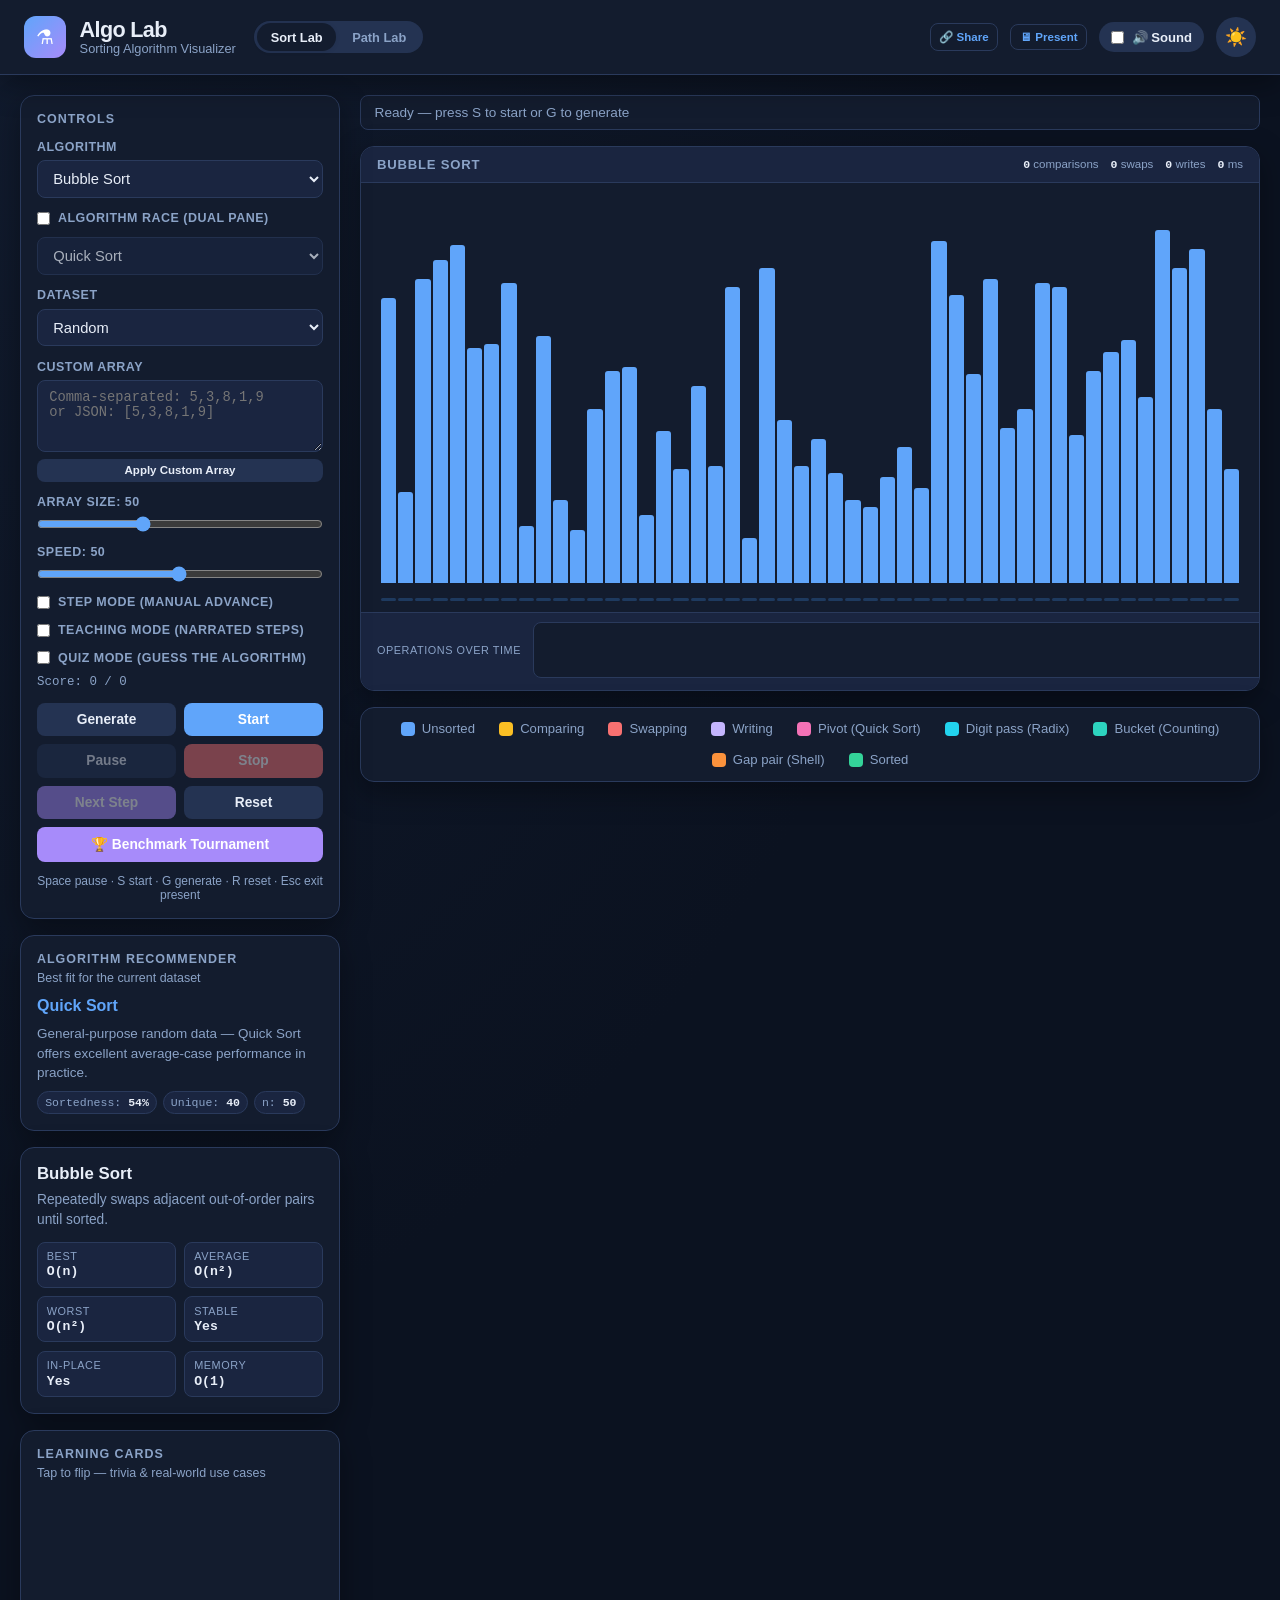
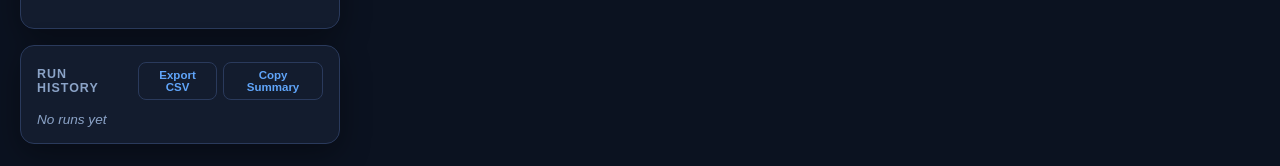
==== commit 0f56550d: "feat: add Path Lab with six search algorithms (v5) Algo Lab now has Sort Lab plus Path Lab: BFS, DFS" ====
--- a/index.html
+++ b/index.html
@@ -3,26 +3,28 @@
 <head>
   <meta charset="UTF-8" />
   <meta name="viewport" content="width=device-width, initial-scale=1.0" />
-  <meta name="description" content="Interactive algorithm visualizer: 10 sorting algorithms with race, quiz, and tournament modes, plus a pathfinding lab with BFS, DFS, Dijkstra, A*, and mazes. Offline-capable PWA." />
+  <meta name="description" content="Algo Lab — interactive sorting visualizer with 10 algorithms, race mode, teaching mode, tournaments, plus a pathfinding lab." />
   <meta name="theme-color" content="#0b1220" />
-  <title>Algorithm Lab — Sorting &amp; Pathfinding Visualizer</title>
+  <title>Algo Lab — Sorting Visualizer</title>
   <link rel="manifest" href="manifest.json" />
   <link rel="stylesheet" href="style.css" />
 </head>
 <body>
   <div class="app-shell">
     <header class="topbar">
-      <div class="brand">
-        <span class="brand-mark" aria-hidden="true">⚗</span>
-        <div>
-          <h1>Algorithm Lab</h1>
-          <p class="brand-sub">Sorting Algorithm Visualizer</p>
+      <div class="topbar-start">
+        <div class="brand">
+          <span class="brand-mark" aria-hidden="true">⚗</span>
+          <div>
+            <h1>Algo Lab</h1>
+            <p class="brand-sub">Sorting Algorithm Visualizer</p>
+          </div>
         </div>
+        <nav class="lab-switcher" aria-label="Choose a lab">
+          <a class="lab-pill is-active" href="index.html" aria-current="page">Sort Lab</a>
+          <a class="lab-pill" href="pathfinding.html">Path Lab</a>
+        </nav>
       </div>
-      <nav class="mode-tabs" role="tablist" aria-label="Visualizer mode">
-        <button id="modeSortBtn" class="mode-tab active" type="button" role="tab" aria-selected="true">Sorting</button>
-        <button id="modePathBtn" class="mode-tab" type="button" role="tab" aria-selected="false">Pathfinding</button>
-      </nav>
       <div class="topbar-actions">
         <button id="shareUrlBtn" class="btn btn-ghost btn-sm" type="button" title="Copy shareable URL">🔗 Share</button>
         <button id="presentationBtn" class="btn btn-ghost btn-sm" type="button" title="Presentation mode (Esc to exit)">🖥 Present</button>
@@ -34,7 +36,7 @@
       </div>
     </header>
 
-    <div class="workspace" id="sortWorkspace">
+    <div class="workspace">
       <aside class="sidebar">
         <section class="panel">
           <h2 class="panel-title">Controls</h2>
@@ -247,108 +249,6 @@
         </section>
       </main>
     </div>
-
-    <div class="workspace" id="pathWorkspace" hidden>
-      <aside class="sidebar">
-        <section class="panel">
-          <h2 class="panel-title">Pathfinding Controls</h2>
-
-          <div class="field">
-            <label for="pfAlgorithm">Algorithm</label>
-            <select id="pfAlgorithm">
-              <option value="bfs">Breadth-First Search</option>
-              <option value="dfs">Depth-First Search</option>
-              <option value="dijkstra">Dijkstra's Algorithm</option>
-              <option value="astar" selected>A* Search</option>
-              <option value="greedy">Greedy Best-First</option>
-              <option value="bibfs">Bidirectional BFS</option>
-            </select>
-          </div>
-
-          <div class="field">
-            <label for="pfBrush">Draw Tool</label>
-            <select id="pfBrush">
-              <option value="wall">Wall (impassable)</option>
-              <option value="weight">Weight (cost ×5)</option>
-              <option value="erase">Eraser</option>
-            </select>
-          </div>
-
-          <div class="field">
-            <label for="pfGridSize">Grid Size</label>
-            <select id="pfGridSize">
-              <option value="small">Small (25 × 15)</option>
-              <option value="medium" selected>Medium (37 × 21)</option>
-              <option value="large">Large (49 × 27)</option>
-            </select>
-          </div>
-
-          <div class="field">
-            <label for="pfSpeed">Speed: <span id="pfSpeedValue">60</span></label>
-            <input type="range" id="pfSpeed" min="1" max="100" value="60" />
-          </div>
-
-          <div class="field">
-            <label class="checkbox-row">
-              <input type="checkbox" id="pfDiagonal" />
-              <span>Allow diagonal movement</span>
-            </label>
-          </div>
-
-          <div class="btn-grid">
-            <button id="pfVisualizeBtn" class="btn btn-primary" title="Shortcut: V">Visualize</button>
-            <button id="pfClearPathBtn" class="btn btn-secondary" title="Shortcut: C">Clear Path</button>
-            <button id="pfClearBoardBtn" class="btn btn-danger" title="Shortcut: B">Clear Board</button>
-          </div>
-
-          <div class="field">
-            <label for="pfMazeType">Maze / Terrain</label>
-            <select id="pfMazeType">
-              <option value="division">Recursive Division Maze</option>
-              <option value="scatter">Random Scatter Walls</option>
-              <option value="weights">Scattered Weights</option>
-            </select>
-            <button id="pfMazeBtn" type="button" class="btn btn-accent btn-full" title="Shortcut: M">🧱 Generate Maze</button>
-          </div>
-
-          <p class="shortcut-hint">V visualize · C clear path · B clear board · M maze</p>
-        </section>
-
-        <section class="panel" id="pfProfile" aria-live="polite"></section>
-
-        <section class="panel">
-          <h2 class="panel-title">How to Use</h2>
-          <p class="panel-sub">
-            Drag on the grid to draw with the selected tool. Drag the <strong>start</strong> or
-            <strong>goal</strong> marker to move it — after a run, the path re-solves live as you drag.
-            Weighted cells cost ×5 to enter: compare Dijkstra or A* (weight-aware) against BFS (weight-blind).
-          </p>
-        </section>
-      </aside>
-
-      <main class="main-stage">
-        <p id="pfStatus" class="status-bar" aria-live="polite" role="status">Ready</p>
-
-        <section class="viz-pane">
-          <div class="pane-header">
-            <h3>Grid</h3>
-            <div id="pfMetrics" class="metrics-strip"></div>
-          </div>
-          <div class="pf-grid-wrap">
-            <div id="pfGrid" class="pf-grid" role="img" aria-label="Pathfinding grid visualization"></div>
-          </div>
-        </section>
-
-        <section class="legend">
-          <div class="legend-item"><span class="swatch pf-start"></span> Start</div>
-          <div class="legend-item"><span class="swatch pf-end"></span> Goal</div>
-          <div class="legend-item"><span class="swatch pf-wall"></span> Wall</div>
-          <div class="legend-item"><span class="swatch pf-weight"></span> Weight (×5)</div>
-          <div class="legend-item"><span class="swatch pf-visited"></span> Visited</div>
-          <div class="legend-item"><span class="swatch pf-path"></span> Shortest path</div>
-        </section>
-      </main>
-    </div>
   </div>
 
   <div id="presentationOverlay" class="presentation-overlay hidden" role="dialog" aria-modal="true" aria-label="Presentation mode">
@@ -365,6 +265,5 @@
   <div id="a11yAnnouncer" class="sr-only" aria-live="assertive" aria-atomic="true"></div>
 
   <script src="script.js"></script>
-  <script src="pathfinding.js"></script>
 </body>
 </html>
--- a/style.css
+++ b/style.css
@@ -34,6 +34,14 @@
   --radius-sm: 8px;
   --sidebar-width: 320px;
   --font-mono: "SF Mono", "Fira Code", "Cascadia Code", monospace;
+  --path-empty: #f1f5f9;
+  --path-wall: #1e293b;
+  --path-start: #34d399;
+  --path-end: #f87171;
+  --path-weight: #fbbf24;
+  --path-visited: #93c5fd;
+  --path-frontier: #c4b5fd;
+  --path-path: #f59e0b;
 }
 
 [data-theme="dark"] {
@@ -64,6 +72,14 @@
   --heatmap-low: #1e3a5f;
   --heatmap-high: #f87171;
   --shadow: 0 10px 30px rgba(0, 0, 0, 0.35);
+  --path-empty: #1a2540;
+  --path-wall: #020617;
+  --path-start: #34d399;
+  --path-end: #f87171;
+  --path-weight: #f59e0b;
+  --path-visited: #1d4ed8;
+  --path-frontier: #6d28d9;
+  --path-path: #fbbf24;
 }
 
 * {
@@ -101,6 +117,7 @@
   position: sticky;
   top: 0;
   z-index: 20;
+  flex-wrap: wrap;
 }
 
 .brand {
@@ -132,6 +149,44 @@
   color: var(--text-muted);
 }
 
+.topbar-start {
+  display: flex;
+  align-items: center;
+  gap: 1.15rem;
+  min-width: 0;
+  flex-wrap: wrap;
+}
+
+.lab-switcher {
+  display: inline-flex;
+  padding: 0.18rem;
+  gap: 0.15rem;
+  background: var(--secondary);
+  border-radius: 999px;
+}
+
+.lab-pill {
+  display: inline-flex;
+  align-items: center;
+  padding: 0.38rem 0.85rem;
+  border-radius: 999px;
+  color: var(--text-muted);
+  text-decoration: none;
+  font-size: 0.8rem;
+  font-weight: 700;
+  white-space: nowrap;
+}
+
+.lab-pill:hover {
+  color: var(--text);
+}
+
+.lab-pill.is-active {
+  background: var(--surface);
+  color: var(--text);
+  box-shadow: 0 1px 4px rgba(15, 23, 42, 0.12);
+}
+
 .topbar-actions {
   display: flex;
   align-items: center;
@@ -181,10 +236,6 @@
   align-items: start;
 }
 
-.workspace[hidden] {
-  display: none;
-}
-
 .sidebar {
   display: flex;
   flex-direction: column;
@@ -241,7 +292,8 @@
   margin-bottom: 0.85rem;
 }
 
-.field label {
+.field label,
+.field-legend {
   font-size: 0.78rem;
   font-weight: 700;
   color: var(--text-muted);
@@ -1116,186 +1168,134 @@
     flex-direction: column;
     align-items: flex-start;
   }
-}
-/* ============================================================
-   Path Lab — pathfinding mode
-   ============================================================ */
-
-.mode-tabs {
-  display: flex;
-  gap: 4px;
-  padding: 4px;
-  background: var(--secondary);
-  border-radius: 999px;
-}
-
-.mode-tab {
-  border: none;
-  background: transparent;
-  color: var(--text-muted);
-  font-size: 0.85rem;
-  font-weight: 600;
-  padding: 7px 18px;
-  border-radius: 999px;
-  cursor: pointer;
-  transition: background 0.15s ease, color 0.15s ease;
-}
-
-.mode-tab:hover {
-  color: var(--text);
-}
-
-.mode-tab.active {
-  background: var(--surface);
-  color: var(--primary);
-  box-shadow: 0 1px 4px rgba(15, 23, 42, 0.15);
-}
-
-.pf-grid-wrap {
-  padding: 14px;
-  overflow-x: auto;
-}
-
-.pf-grid {
-  display: grid;
-  grid-template-columns: repeat(var(--pf-cols, 37), 1fr);
-  gap: 1px;
-  background: var(--border);
-  border: 1px solid var(--border);
-  border-radius: var(--radius-sm);
-  overflow: hidden;
-  touch-action: none;
-  user-select: none;
-  -webkit-user-select: none;
-  min-width: 480px;
-}
-
-.pf-cell {
-  aspect-ratio: 1;
-  background: var(--surface);
-  position: relative;
-  cursor: crosshair;
-}
-
-.pf-cell.weight {
-  background: radial-gradient(circle at center, var(--bar-gap) 0 28%, var(--surface) 34%);
-}
-
-.pf-cell.wall {
-  background: var(--text);
-  animation: pf-pop 0.18s ease;
-}
-
-.pf-cell.visited {
-  background: var(--bar-digit);
-  animation: pf-visit 0.5s ease;
-}
-
-.pf-cell.weight.visited {
-  background: radial-gradient(circle at center, var(--bar-gap) 0 28%, var(--bar-digit) 34%);
-}
-
-.pf-cell.path {
-  background: var(--bar-compare);
-  animation: pf-pop 0.3s ease;
-}
-
-.pf-cell.weight.path {
-  background: radial-gradient(circle at center, var(--bar-gap) 0 28%, var(--bar-compare) 34%);
-}
-
-.pf-cell.start,
-.pf-cell.end {
-  cursor: grab;
-}
-
-.pf-cell.start {
-  background: var(--bar-sorted) !important;
-}
-
-.pf-cell.end {
-  background: var(--bar-swap) !important;
-}
-
-.pf-cell.start::after,
-.pf-cell.end::after {
-  content: "";
-  position: absolute;
-  inset: 28%;
-  border-radius: 50%;
-  background: var(--surface);
-  opacity: 0.85;
-}
-
-.pf-grid.instant .pf-cell {
-  animation: none;
-  transition: none;
-}
-
-@keyframes pf-visit {
-  0% {
-    transform: scale(0.4);
-    border-radius: 50%;
-    background: var(--accent);
-  }
-  70% {
-    transform: scale(1.05);
-  }
-  100% {
-    transform: scale(1);
-    border-radius: 0;
-  }
-}
-
-@keyframes pf-pop {
-  0% {
-    transform: scale(0.5);
-  }
-  70% {
-    transform: scale(1.12);
-  }
-  100% {
-    transform: scale(1);
-  }
-}
-
-.pf-profile-facts {
-  display: flex;
-  flex-wrap: wrap;
-  gap: 6px;
-  margin-top: 10px;
-}
-
-.pf-fact {
-  font-size: 0.72rem;
-  font-family: var(--font-mono);
-  padding: 4px 9px;
-  border-radius: 999px;
-  background: var(--secondary);
-  color: var(--text-muted);
-}
-
-.pf-fact.good {
-  background: color-mix(in srgb, var(--bar-sorted) 18%, transparent);
-  color: var(--bar-sorted);
-}
-
-.pf-fact.warn {
-  background: color-mix(in srgb, var(--bar-compare) 20%, transparent);
-  color: var(--bar-gap);
-}
-
-.swatch.pf-start { background: var(--bar-sorted); }
-.swatch.pf-end { background: var(--bar-swap); }
-.swatch.pf-wall { background: var(--text); }
-.swatch.pf-weight { background: radial-gradient(circle at center, var(--bar-gap) 0 32%, var(--surface) 40%); border: 1px solid var(--border); }
-.swatch.pf-visited { background: var(--bar-digit); }
-.swatch.pf-path { background: var(--bar-compare); }
-
-@media (max-width: 640px) {
-  .mode-tabs {
-    order: 3;
+
+  .lab-switcher {
     width: 100%;
     justify-content: center;
   }
 }
+
+/* ---------- Brush pills ---------- */
+.brush-pills {
+  display: flex;
+  flex-wrap: wrap;
+  gap: 0.35rem;
+}
+
+.brush-pill {
+  display: inline-flex;
+  align-items: center;
+  gap: 0.35rem;
+  padding: 0.4rem 0.65rem;
+  border-radius: 999px;
+  border: 1px solid var(--border);
+  background: var(--surface-elevated);
+  color: var(--text);
+  font-size: 0.78rem;
+  font-weight: 700;
+  text-transform: none;
+  letter-spacing: 0;
+  cursor: pointer;
+}
+
+.brush-pill input {
+  accent-color: var(--primary);
+}
+
+.brush-pill:has(input:checked) {
+  background: var(--primary);
+  color: #fff;
+  border-color: var(--primary);
+}
+
+/* ---------- Pathfinding grid ---------- */
+.path-grid-wrap {
+  padding: 0.75rem;
+  overflow: auto;
+}
+
+.path-grid {
+  display: grid;
+  grid-template-columns: repeat(var(--path-cols, 41), minmax(0, 1fr));
+  gap: 1px;
+  background: var(--border);
+  border: 1px solid var(--border);
+  user-select: none;
+  touch-action: none;
+  max-width: 100%;
+}
+
+.path-cell {
+  aspect-ratio: 1;
+  border: none;
+  padding: 0;
+  margin: 0;
+  background: var(--path-empty);
+  color: var(--text);
+  font-size: clamp(0.42rem, 1.3vw, 0.72rem);
+  font-weight: 800;
+  line-height: 1;
+  cursor: pointer;
+  display: grid;
+  place-items: center;
+  min-width: 0;
+  min-height: 0;
+}
+
+.path-cell.is-wall {
+  background: var(--path-wall);
+}
+
+.path-cell.is-weight {
+  background: var(--path-weight);
+  color: #1f2937;
+}
+
+.path-cell.is-weight.is-visited:not(.is-path):not(.is-start):not(.is-end),
+.path-cell.is-weight.is-frontier:not(.is-path):not(.is-start):not(.is-end) {
+  color: #fff;
+}
+
+.path-cell.is-visited:not(.is-start):not(.is-end):not(.is-path) {
+  background: var(--path-visited);
+}
+
+.path-cell.is-frontier:not(.is-start):not(.is-end):not(.is-path) {
+  background: var(--path-frontier);
+}
+
+.path-cell.is-path:not(.is-start):not(.is-end) {
+  background: var(--path-path);
+  color: #1f2937;
+}
+
+.path-cell.is-start {
+  background: var(--path-start);
+  color: #052e16;
+  cursor: grab;
+}
+
+.path-cell.is-end {
+  background: var(--path-end);
+  color: #fff;
+  cursor: grab;
+}
+
+.path-cell:focus-visible {
+  outline: 2px solid var(--primary);
+  outline-offset: -2px;
+  z-index: 1;
+}
+
+.swatch.path-empty { background: var(--path-empty); border: 1px solid var(--border); }
+.swatch.path-wall { background: var(--path-wall); }
+.swatch.path-start { background: var(--path-start); }
+.swatch.path-end { background: var(--path-end); }
+.swatch.path-weight { background: var(--path-weight); }
+.swatch.path-frontier { background: var(--path-frontier); }
+.swatch.path-visited { background: var(--path-visited); }
+.swatch.path-path { background: var(--path-path); }
+
+body.race-active .path-cell {
+  font-size: clamp(0.38rem, 1vw, 0.65rem);
+}
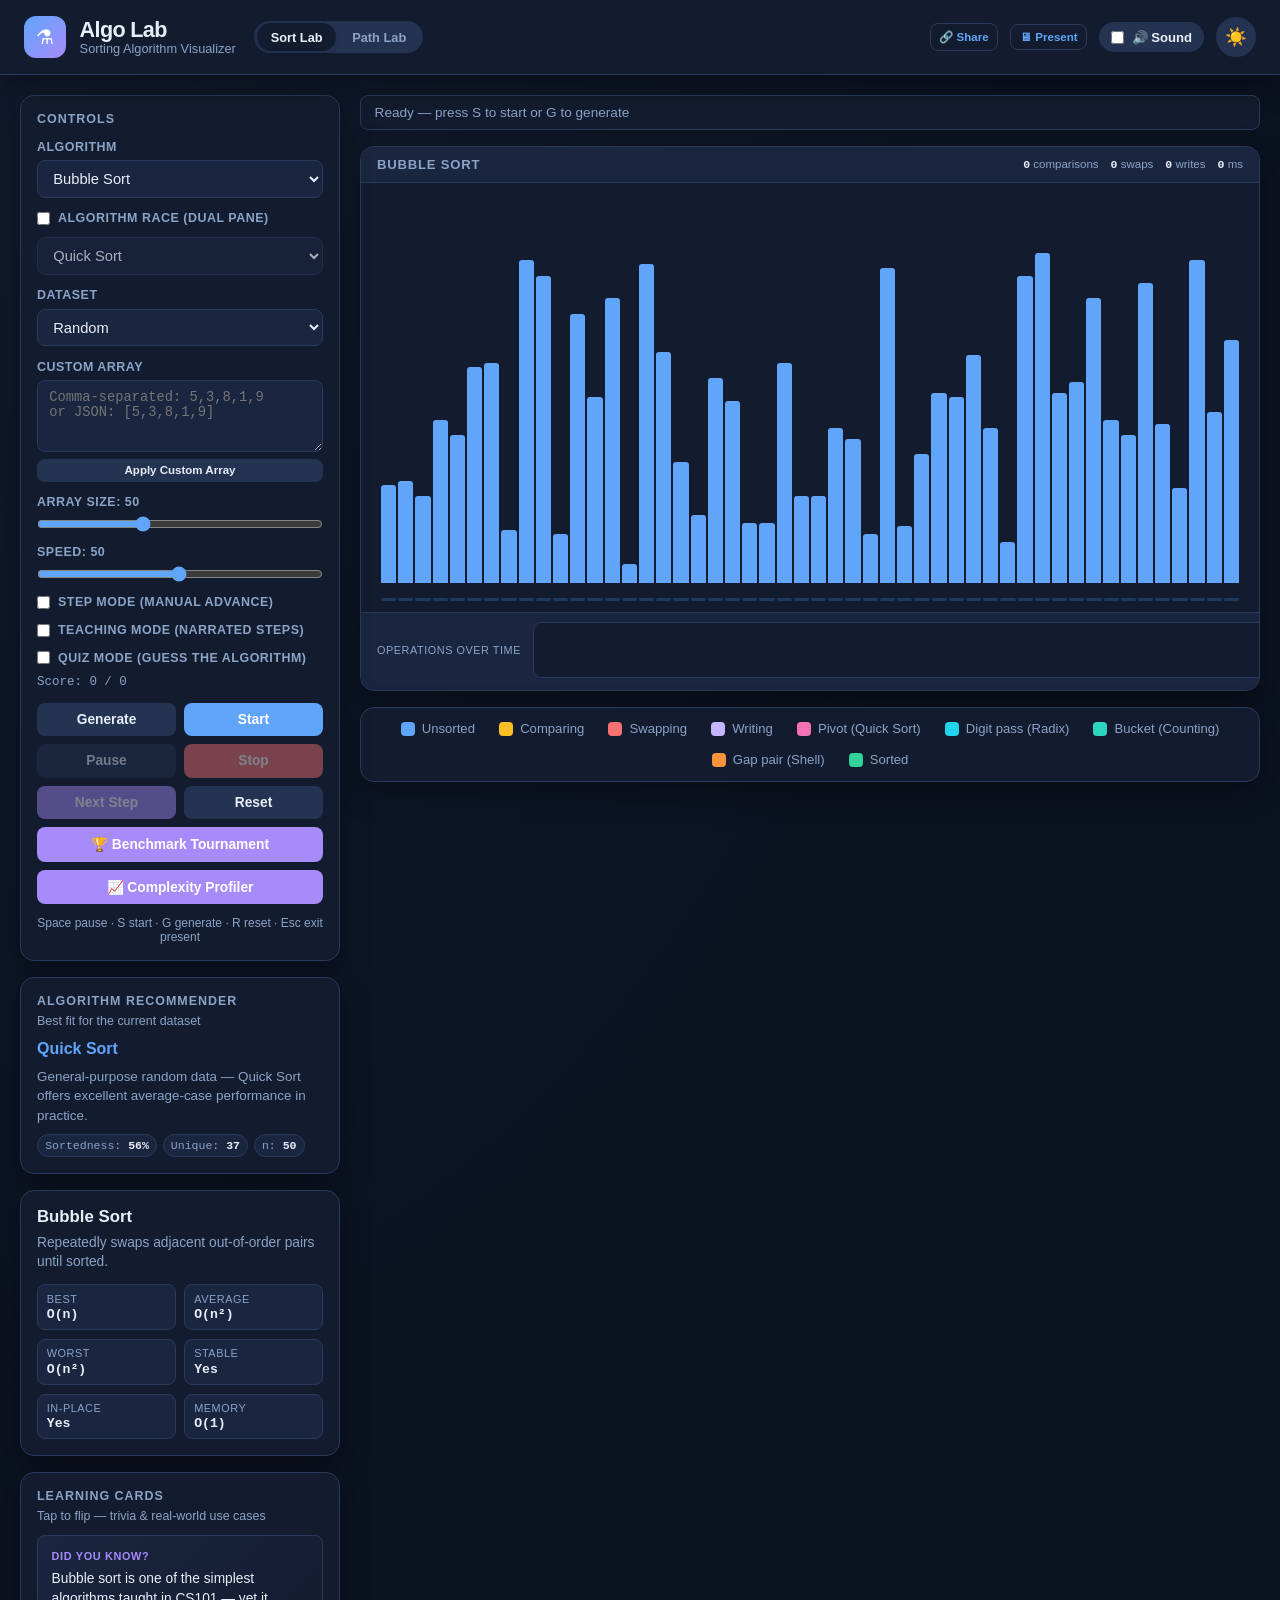
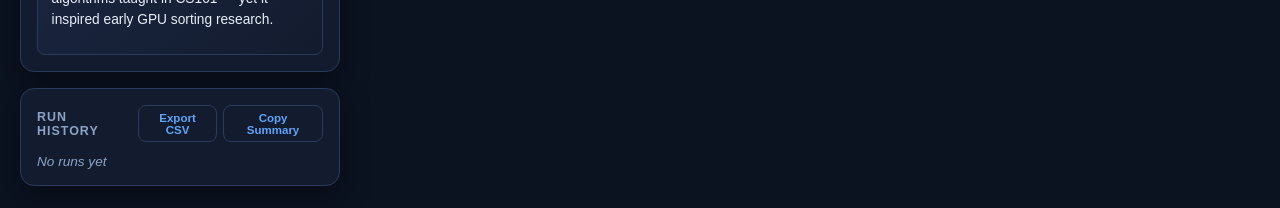
==== commit dc121a40: "feat: extract SortCore step generators, add 4 algorithms + complexity profiler (v6) - sorting-core.j" ====
--- a/index.html
+++ b/index.html
@@ -54,6 +54,10 @@
               <option value="radix">Radix Sort</option>
               <option value="counting">Counting Sort</option>
               <option value="cocktail">Cocktail Shaker Sort</option>
+              <option value="comb">Comb Sort</option>
+              <option value="gnome">Gnome Sort</option>
+              <option value="cycle">Cycle Sort</option>
+              <option value="tim">TimSort (simplified)</option>
             </select>
           </div>
 
@@ -73,6 +77,10 @@
               <option value="radix">Radix Sort</option>
               <option value="counting">Counting Sort</option>
               <option value="cocktail">Cocktail Shaker Sort</option>
+              <option value="comb">Comb Sort</option>
+              <option value="gnome">Gnome Sort</option>
+              <option value="cycle">Cycle Sort</option>
+              <option value="tim">TimSort (simplified)</option>
             </select>
           </div>
 
@@ -137,7 +145,8 @@
             <button id="resetBtn" class="btn btn-secondary" title="Shortcut: R">Reset</button>
           </div>
 
-          <button id="tournamentBtn" type="button" class="btn btn-accent btn-full" title="Run all 10 algorithms on current data">🏆 Benchmark Tournament</button>
+          <button id="tournamentBtn" type="button" class="btn btn-accent btn-full" title="Run all 14 algorithms on current data">🏆 Benchmark Tournament</button>
+          <button id="profilerBtn" type="button" class="btn btn-accent btn-full" title="Measure operation growth across input sizes">📈 Complexity Profiler</button>
 
           <p class="shortcut-hint">Space pause · S start · G generate · R reset · Esc exit present</p>
         </section>
@@ -178,6 +187,14 @@
           <div id="leaderboard" class="leaderboard-wrap"></div>
         </section>
 
+        <section class="panel" id="profilerPanel" hidden>
+          <h2 class="panel-title">Complexity Profiler</h2>
+          <p class="panel-sub">Empirical operation growth — log-log, slope &asymp; exponent</p>
+          <canvas id="profilerChart" class="profiler-chart" width="640" height="320" aria-label="Log-log chart of operations versus input size for every algorithm"></canvas>
+          <p id="profilerStatus" class="profiler-status" aria-live="polite"></p>
+          <div id="profilerTable" class="matrix-wrap"></div>
+        </section>
+
         <section class="panel" id="comparisonPanel" hidden>
           <h2 class="panel-title">Comparison Matrix</h2>
           <p class="panel-sub">Theoretical vs actual performance (last tournament)</p>
@@ -264,6 +281,7 @@
   <div id="toast" class="toast" role="status" aria-live="polite"></div>
   <div id="a11yAnnouncer" class="sr-only" aria-live="assertive" aria-atomic="true"></div>
 
+  <script src="sorting-core.js"></script>
   <script src="script.js"></script>
 </body>
 </html>
--- a/style.css
+++ b/style.css
@@ -1298,4 +1298,27 @@
 
 body.race-active .path-cell {
   font-size: clamp(0.38rem, 1vw, 0.65rem);
-}+}
+/* ---------- Complexity profiler ---------- */
+.profiler-chart {
+  width: 100%;
+  height: auto;
+  border-radius: 8px;
+  background: var(--panel-inset, rgba(148, 163, 184, 0.08));
+}
+
+.profiler-status {
+  font-size: 0.78rem;
+  color: var(--text-muted, #94a3b8);
+  margin: 0.5rem 0;
+  line-height: 1.4;
+}
+
+.profiler-dot {
+  display: inline-block;
+  width: 10px;
+  height: 10px;
+  border-radius: 50%;
+  margin-right: 6px;
+  vertical-align: middle;
+}
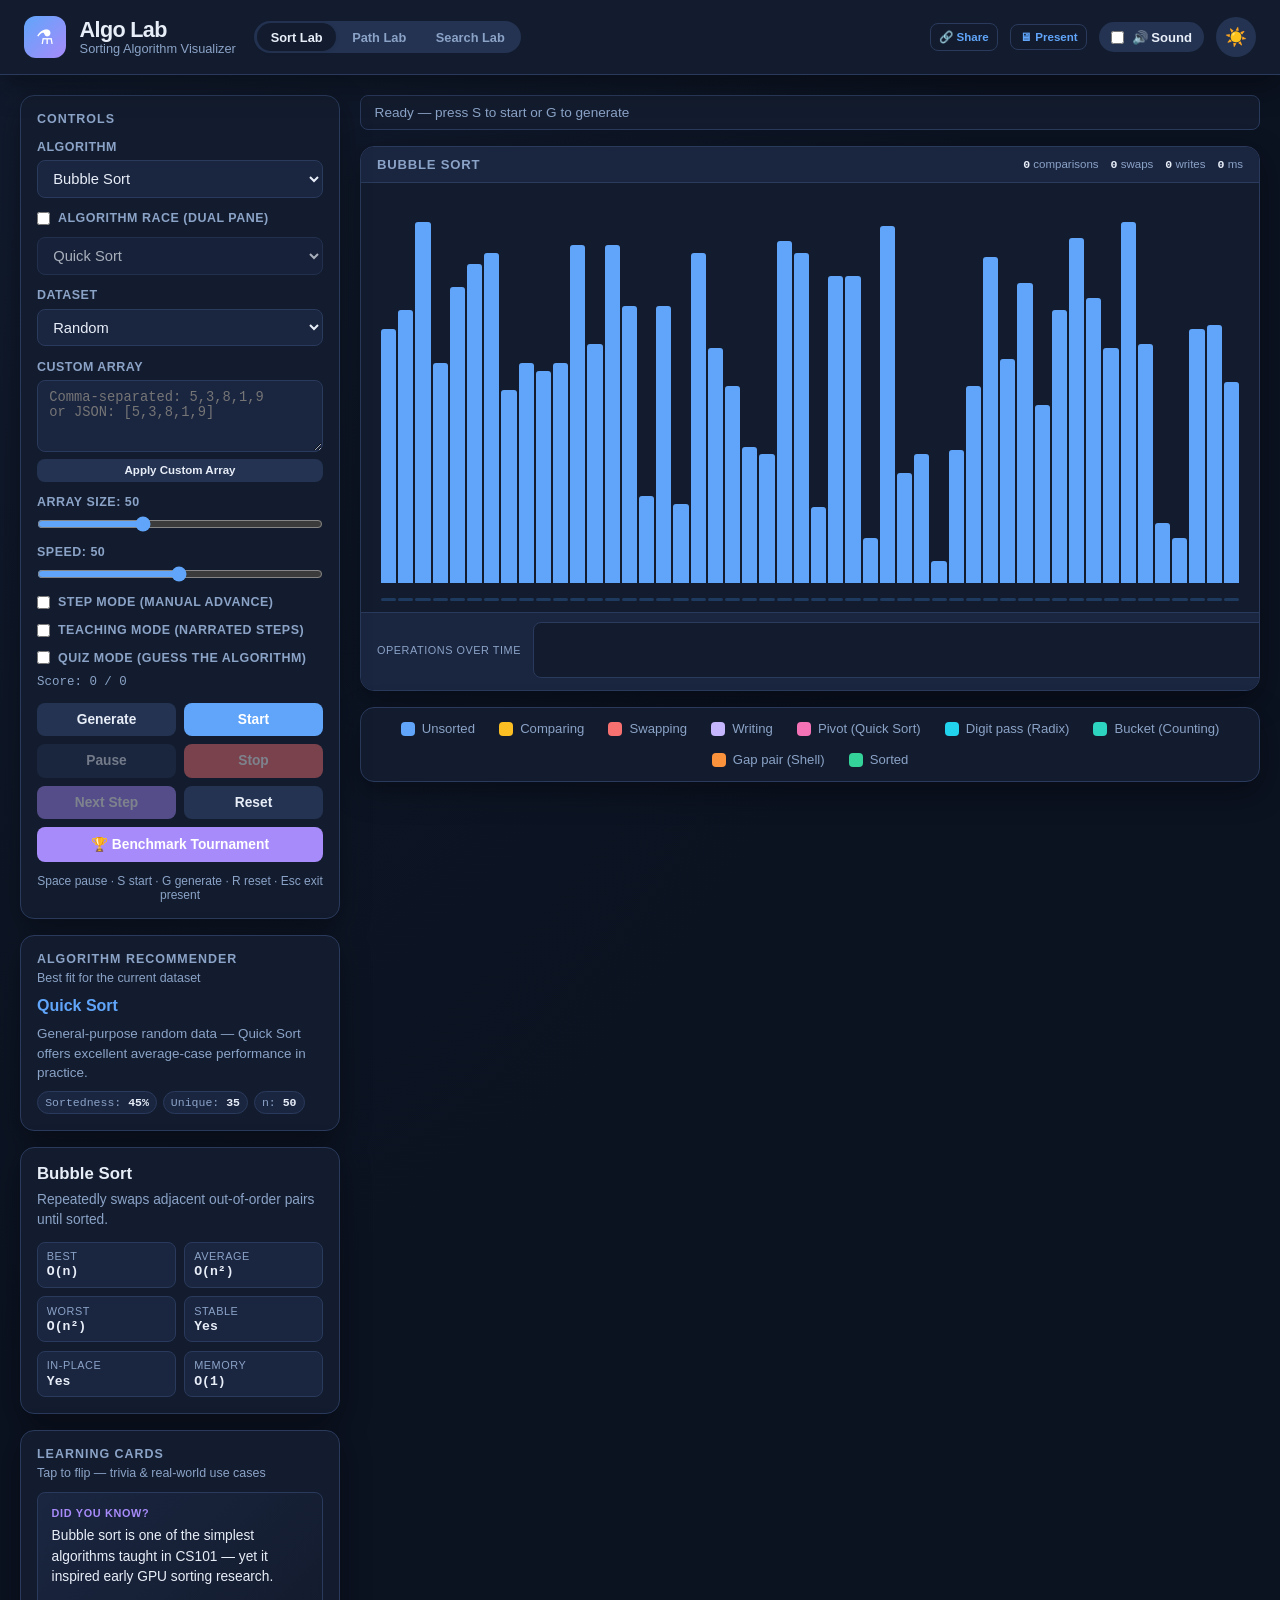
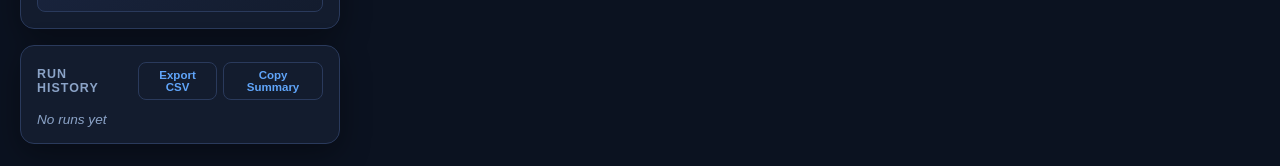
==== commit b3627edc: "feat: Algo Lab v6 — Search Lab, 14 sorts, IDA*, Kruskal Add a Search Lab (linear, binary, jump, inte" ====
--- a/index.html
+++ b/index.html
@@ -3,7 +3,7 @@
 <head>
   <meta charset="UTF-8" />
   <meta name="viewport" content="width=device-width, initial-scale=1.0" />
-  <meta name="description" content="Algo Lab — interactive sorting visualizer with 10 algorithms, race mode, teaching mode, tournaments, plus a pathfinding lab." />
+  <meta name="description" content="Algo Lab — interactive sorting visualizer with 14 algorithms, race mode, teaching mode, tournaments, plus pathfinding and search labs." />
   <meta name="theme-color" content="#0b1220" />
   <title>Algo Lab — Sorting Visualizer</title>
   <link rel="manifest" href="manifest.json" />
@@ -23,6 +23,7 @@
         <nav class="lab-switcher" aria-label="Choose a lab">
           <a class="lab-pill is-active" href="index.html" aria-current="page">Sort Lab</a>
           <a class="lab-pill" href="pathfinding.html">Path Lab</a>
+          <a class="lab-pill" href="search.html">Search Lab</a>
         </nav>
       </div>
       <div class="topbar-actions">
@@ -56,8 +57,8 @@
               <option value="cocktail">Cocktail Shaker Sort</option>
               <option value="comb">Comb Sort</option>
               <option value="gnome">Gnome Sort</option>
-              <option value="cycle">Cycle Sort</option>
-              <option value="tim">TimSort (simplified)</option>
+              <option value="oddeven">Odd-Even Sort</option>
+              <option value="pancake">Pancake Sort</option>
             </select>
           </div>
 
@@ -79,8 +80,8 @@
               <option value="cocktail">Cocktail Shaker Sort</option>
               <option value="comb">Comb Sort</option>
               <option value="gnome">Gnome Sort</option>
-              <option value="cycle">Cycle Sort</option>
-              <option value="tim">TimSort (simplified)</option>
+              <option value="oddeven">Odd-Even Sort</option>
+              <option value="pancake">Pancake Sort</option>
             </select>
           </div>
 
@@ -146,7 +147,6 @@
           </div>
 
           <button id="tournamentBtn" type="button" class="btn btn-accent btn-full" title="Run all 14 algorithms on current data">🏆 Benchmark Tournament</button>
-          <button id="profilerBtn" type="button" class="btn btn-accent btn-full" title="Measure operation growth across input sizes">📈 Complexity Profiler</button>
 
           <p class="shortcut-hint">Space pause · S start · G generate · R reset · Esc exit present</p>
         </section>
@@ -187,14 +187,6 @@
           <div id="leaderboard" class="leaderboard-wrap"></div>
         </section>
 
-        <section class="panel" id="profilerPanel" hidden>
-          <h2 class="panel-title">Complexity Profiler</h2>
-          <p class="panel-sub">Empirical operation growth — log-log, slope &asymp; exponent</p>
-          <canvas id="profilerChart" class="profiler-chart" width="640" height="320" aria-label="Log-log chart of operations versus input size for every algorithm"></canvas>
-          <p id="profilerStatus" class="profiler-status" aria-live="polite"></p>
-          <div id="profilerTable" class="matrix-wrap"></div>
-        </section>
-
         <section class="panel" id="comparisonPanel" hidden>
           <h2 class="panel-title">Comparison Matrix</h2>
           <p class="panel-sub">Theoretical vs actual performance (last tournament)</p>
--- a/style.css
+++ b/style.css
@@ -303,8 +303,20 @@
 
 .field select,
 .field input[type="range"],
+.field input[type="number"],
 .field textarea {
   width: 100%;
+}
+
+.field input[type="number"],
+.field input[type="text"] {
+  padding: 0.55rem 0.7rem;
+  border: 1px solid var(--border);
+  border-radius: var(--radius-sm);
+  background: var(--surface-elevated);
+  color: var(--text);
+  font-size: 0.92rem;
+  font-family: var(--font-mono);
 }
 
 .field textarea {
@@ -1299,26 +1311,116 @@
 body.race-active .path-cell {
   font-size: clamp(0.38rem, 1vw, 0.65rem);
 }
-/* ---------- Complexity profiler ---------- */
-.profiler-chart {
-  width: 100%;
-  height: auto;
-  border-radius: 8px;
-  background: var(--panel-inset, rgba(148, 163, 184, 0.08));
-}
-
-.profiler-status {
-  font-size: 0.78rem;
-  color: var(--text-muted, #94a3b8);
-  margin: 0.5rem 0;
-  line-height: 1.4;
-}
-
-.profiler-dot {
-  display: inline-block;
-  width: 10px;
-  height: 10px;
-  border-radius: 50%;
-  margin-right: 6px;
-  vertical-align: middle;
-}
+
+/* ---------- Search Lab cells ---------- */
+.search-note {
+  padding: 0.55rem 0.85rem;
+  border-radius: var(--radius-sm);
+  border: 1px solid var(--border);
+  border-left: 4px solid var(--accent);
+  background: var(--surface);
+  font-size: 0.82rem;
+  color: var(--text-muted);
+  line-height: 1.45;
+}
+
+.search-grid {
+  display: flex;
+  flex-wrap: wrap;
+  gap: 8px;
+  padding: 1rem 1.15rem 1.15rem;
+  min-height: 140px;
+  align-content: flex-start;
+}
+
+.search-cell {
+  position: relative;
+  min-width: 48px;
+  min-height: 52px;
+  padding: 0.4rem 0.45rem 0.55rem;
+  display: flex;
+  flex-direction: column;
+  align-items: center;
+  justify-content: center;
+  gap: 0.12rem;
+  border-radius: 10px;
+  background: var(--surface-elevated);
+  border: 1px solid var(--border);
+  color: var(--text);
+  transition: background 0.12s ease, opacity 0.12s ease, border-color 0.12s ease, transform 0.12s ease;
+}
+
+.search-cell-value {
+  font-family: var(--font-mono);
+  font-weight: 800;
+  font-size: 0.92rem;
+  line-height: 1.1;
+}
+
+.search-cell-index {
+  font-size: 0.62rem;
+  color: var(--text-muted);
+  font-family: var(--font-mono);
+}
+
+.search-cell.is-elim {
+  opacity: 0.32;
+}
+
+.search-cell.is-lo {
+  box-shadow: 0 0 0 2px var(--primary);
+  border-color: var(--primary);
+}
+
+.search-cell.is-hi {
+  box-shadow: 0 0 0 2px var(--accent);
+  border-color: var(--accent);
+}
+
+.search-cell.is-lo.is-hi {
+  box-shadow: 0 0 0 2px var(--bar-pivot);
+  border-color: var(--bar-pivot);
+}
+
+.search-cell.is-probe {
+  background: var(--bar-compare);
+  color: #1f2937;
+  border-color: var(--bar-compare);
+  opacity: 1;
+  transform: translateY(-3px);
+}
+
+.search-cell.is-probe .search-cell-index {
+  color: #374151;
+}
+
+.search-cell.is-found {
+  background: var(--bar-sorted);
+  color: #052e16;
+  border-color: var(--bar-sorted);
+  opacity: 1;
+  transform: none;
+}
+
+.search-cell.is-found .search-cell-index {
+  color: #14532d;
+}
+
+.swatch.search-default {
+  background: var(--surface-elevated);
+  border: 1px solid var(--border);
+}
+.swatch.search-probe { background: var(--bar-compare); }
+.swatch.search-lo {
+  background: var(--surface-elevated);
+  box-shadow: 0 0 0 2px var(--primary);
+}
+.swatch.search-hi {
+  background: var(--surface-elevated);
+  box-shadow: 0 0 0 2px var(--accent);
+}
+.swatch.search-found { background: var(--bar-sorted); }
+.swatch.search-elim {
+  background: var(--surface-elevated);
+  opacity: 0.35;
+}
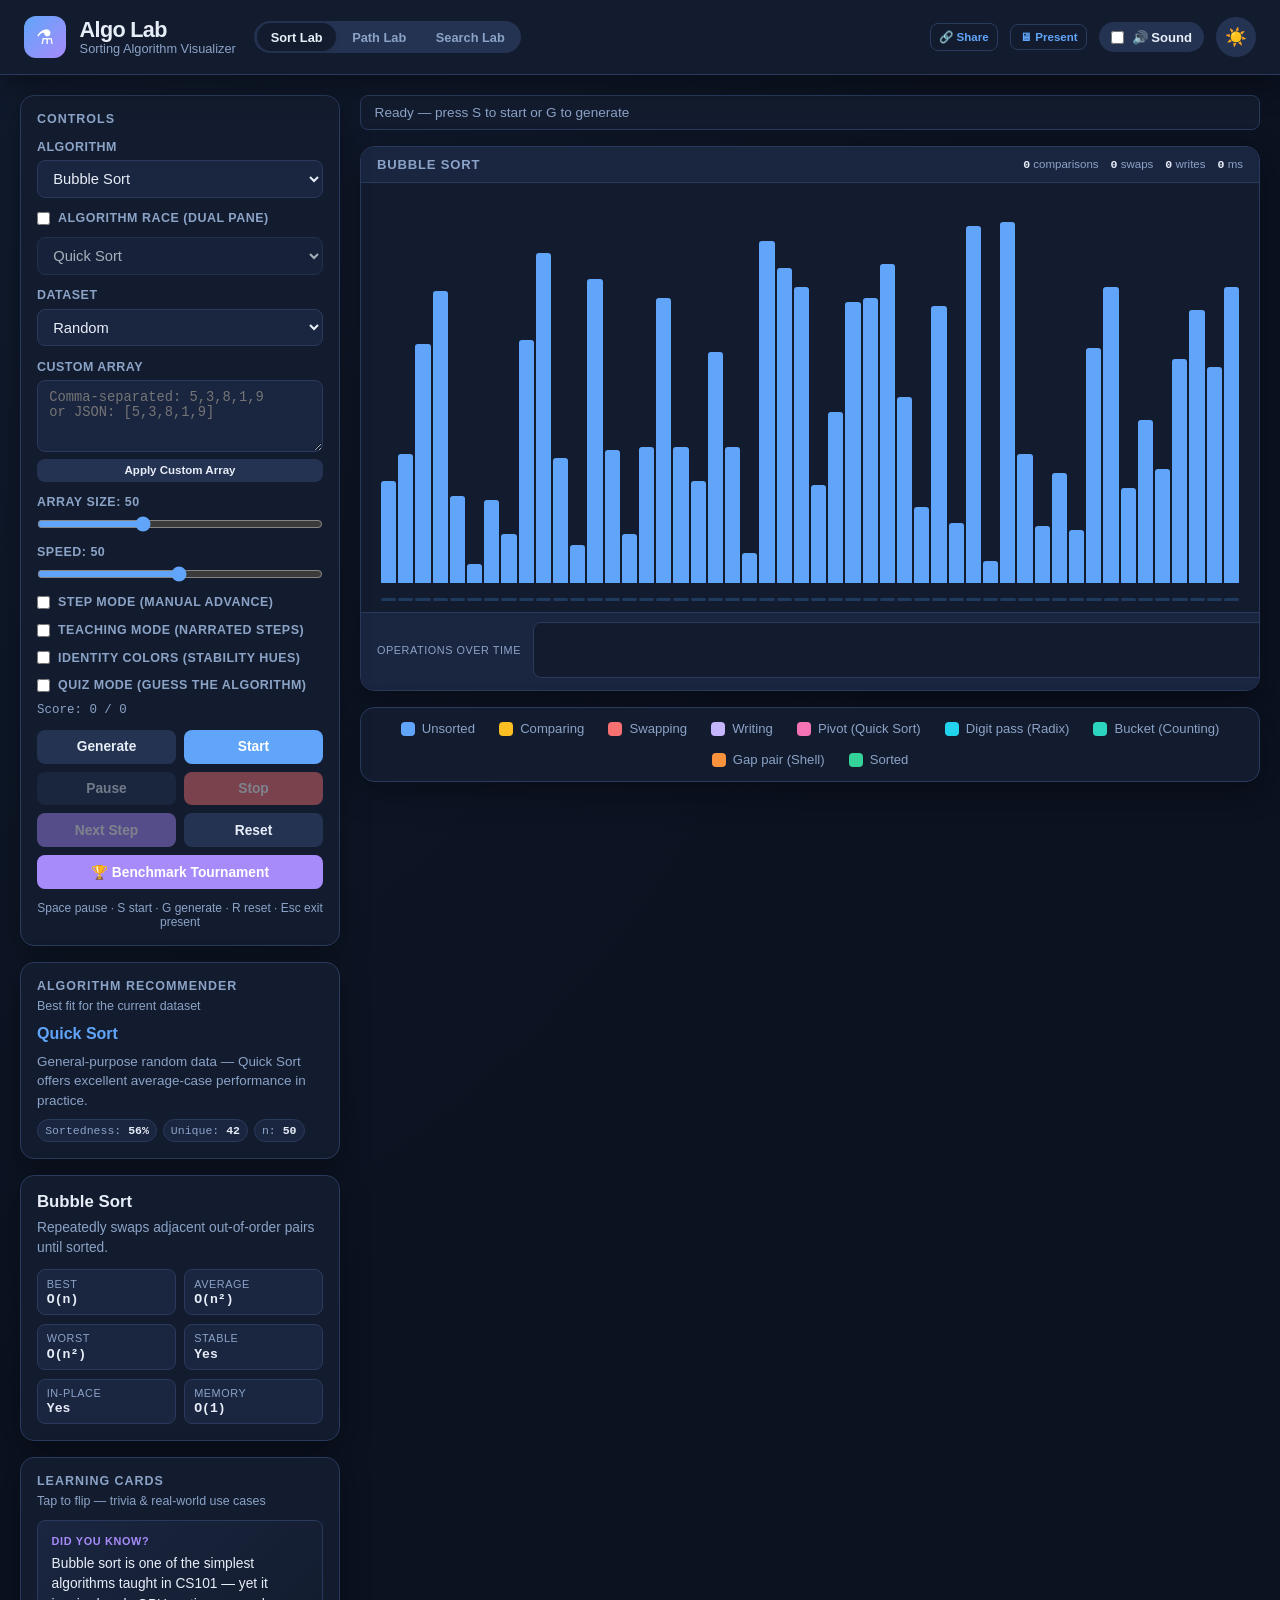
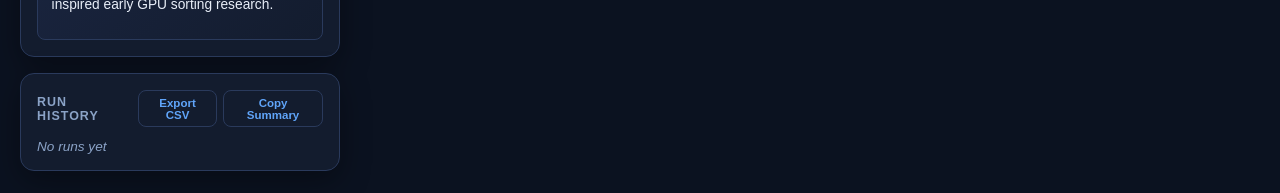
==== commit 1d6c3d8a: "feat: Algo Lab v6.2 — honest merge, identity colors, shareable maps Merge sort narrates aux keys ins" ====
--- a/index.html
+++ b/index.html
@@ -131,6 +131,13 @@
 
           <div class="field">
             <label class="checkbox-row">
+              <input type="checkbox" id="identityColors" />
+              <span>Identity colors (stability hues)</span>
+            </label>
+          </div>
+
+          <div class="field">
+            <label class="checkbox-row">
               <input type="checkbox" id="quizMode" />
               <span>Quiz Mode (guess the algorithm)</span>
             </label>
--- a/style.css
+++ b/style.css
@@ -624,8 +624,15 @@
   border-radius: 3px 3px 0 0;
   transition: height 0.08s ease, background 0.08s ease;
   min-width: 2px;
-}
-
+  font-size: 10px;
+  color: #fff;
+  display: flex;
+  align-items: flex-end;
+  justify-content: center;
+  overflow: hidden;
+}
+
+.bar.identity { background: var(--bar-identity); }
 .bar.compare { background: var(--bar-compare); }
 .bar.swap    { background: var(--bar-swap); }
 .bar.write   { background: var(--bar-write); }
@@ -634,6 +641,7 @@
 .bar.gap     { background: var(--bar-gap); }
 .bar.bucket  { background: var(--bar-bucket); }
 .bar.sorted  { background: var(--bar-sorted); }
+.bar.identity.sorted { background: var(--bar-identity); }
 
 /* ---------- Legend ---------- */
 .legend {
@@ -1099,6 +1107,18 @@
 }
 
 /* ---------- Accessibility ---------- */
+:focus-visible {
+  outline: 2px solid var(--primary);
+  outline-offset: 2px;
+}
+
+@media (prefers-reduced-motion: reduce) {
+  *, *::before, *::after {
+    animation-duration: 0.01ms !important;
+    transition-duration: 0.01ms !important;
+  }
+}
+
 .sr-only {
   position: absolute;
   width: 1px;
@@ -1299,6 +1319,11 @@
   z-index: 1;
 }
 
+.path-cell.is-cursor {
+  box-shadow: inset 0 0 0 2px var(--primary);
+  z-index: 1;
+}
+
 .swatch.path-empty { background: var(--path-empty); border: 1px solid var(--border); }
 .swatch.path-wall { background: var(--path-wall); }
 .swatch.path-start { background: var(--path-start); }
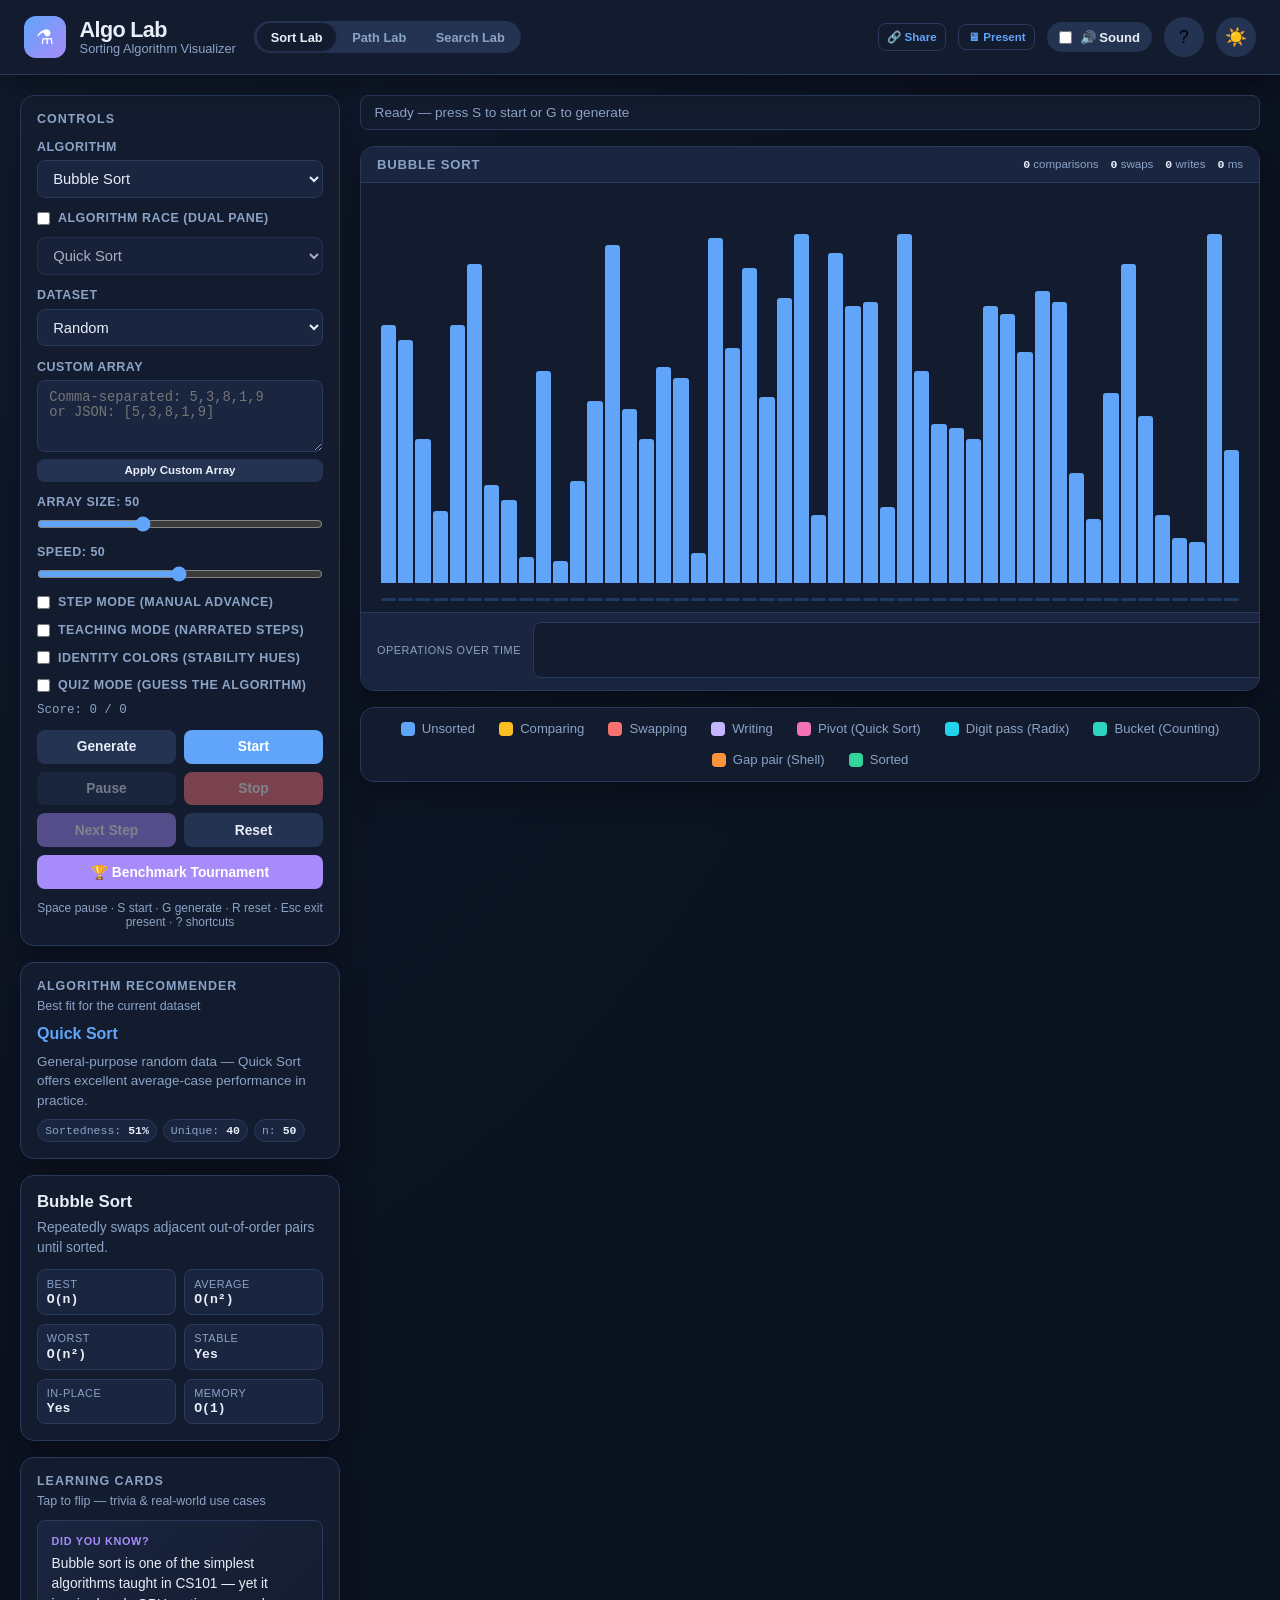
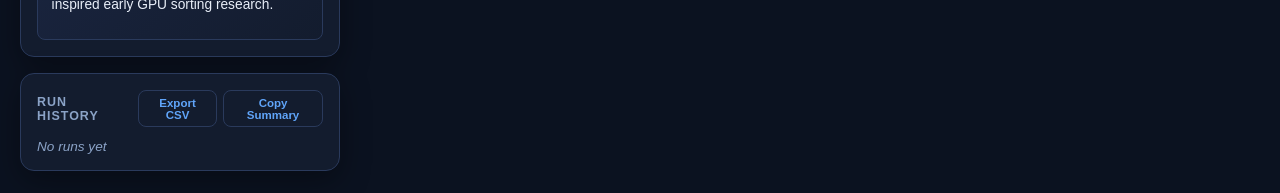
==== commit cd447c63: "feat: Algo Lab v6.3 — live re-path, g/h/f, honest quiz Paint-and-release re-runs the last search. A*" ====
--- a/index.html
+++ b/index.html
@@ -10,6 +10,7 @@
   <link rel="stylesheet" href="style.css" />
 </head>
 <body>
+  <a class="skip-link" href="#workspace">Skip to lab</a>
   <div class="app-shell">
     <header class="topbar">
       <div class="topbar-start">
@@ -33,11 +34,12 @@
           <input type="checkbox" id="soundToggle" aria-label="Toggle sound" />
           <span>🔊 Sound</span>
         </label>
+        <button id="cheatSheetBtn" class="icon-btn" type="button" title="Keyboard shortcuts (?)" aria-label="Keyboard shortcuts">?</button>
         <button id="themeToggle" class="icon-btn" aria-label="Toggle dark mode">🌙</button>
       </div>
     </header>
 
-    <div class="workspace">
+    <div class="workspace" id="workspace">
       <aside class="sidebar">
         <section class="panel">
           <h2 class="panel-title">Controls</h2>
@@ -155,7 +157,7 @@
 
           <button id="tournamentBtn" type="button" class="btn btn-accent btn-full" title="Run all 14 algorithms on current data">🏆 Benchmark Tournament</button>
 
-          <p class="shortcut-hint">Space pause · S start · G generate · R reset · Esc exit present</p>
+          <p class="shortcut-hint">Space pause · S start · G generate · R reset · Esc exit present · ? shortcuts</p>
         </section>
 
         <section class="panel" id="recommenderPanel">
@@ -277,6 +279,21 @@
     <div id="presentationHeatmap" class="presentation-heatmap"></div>
   </div>
 
+  <dialog id="cheatSheet" class="cheat-sheet" aria-labelledby="cheatSheetTitle">
+    <div class="cheat-sheet-header">
+      <h2 id="cheatSheetTitle">Keyboard shortcuts</h2>
+      <button type="button" id="cheatSheetClose" class="icon-btn" aria-label="Close cheat sheet">×</button>
+    </div>
+    <ul class="cheat-sheet-list">
+      <li><kbd>Space</kbd> Pause / resume</li>
+      <li><kbd>S</kbd> Start sort</li>
+      <li><kbd>G</kbd> Generate array</li>
+      <li><kbd>R</kbd> Reset / generate</li>
+      <li><kbd>Esc</kbd> Exit presentation</li>
+      <li><kbd>?</kbd> Toggle this cheat sheet</li>
+    </ul>
+  </dialog>
+
   <div id="toast" class="toast" role="status" aria-live="polite"></div>
   <div id="a11yAnnouncer" class="sr-only" aria-live="assertive" aria-atomic="true"></div>
 
--- a/style.css
+++ b/style.css
@@ -1107,6 +1107,81 @@
 }
 
 /* ---------- Accessibility ---------- */
+.skip-link {
+  position: absolute;
+  left: -999px;
+  top: 8px;
+  padding: 0.5rem 0.85rem;
+  background: var(--primary);
+  color: #fff;
+  font-weight: 700;
+  text-decoration: none;
+  border-radius: var(--radius-sm);
+}
+
+.skip-link:focus {
+  left: 8px;
+  top: 8px;
+  z-index: 100;
+}
+
+.cheat-sheet {
+  border: 1px solid var(--border);
+  border-radius: var(--radius);
+  background: var(--surface);
+  color: var(--text);
+  padding: 1.1rem 1.25rem 1.25rem;
+  max-width: 26rem;
+  width: calc(100% - 2rem);
+  box-shadow: var(--shadow);
+}
+
+.cheat-sheet::backdrop {
+  background: rgba(15, 23, 42, 0.45);
+}
+
+.cheat-sheet-header {
+  display: flex;
+  align-items: center;
+  justify-content: space-between;
+  gap: 0.75rem;
+  margin-bottom: 0.85rem;
+}
+
+.cheat-sheet-header h2 {
+  font-size: 1.05rem;
+  font-weight: 800;
+  letter-spacing: -0.02em;
+}
+
+.cheat-sheet-list {
+  list-style: none;
+  display: flex;
+  flex-direction: column;
+  gap: 0.45rem;
+}
+
+.cheat-sheet-list li {
+  display: flex;
+  align-items: center;
+  flex-wrap: wrap;
+  gap: 0.4rem 0.55rem;
+  font-size: 0.88rem;
+}
+
+.cheat-sheet kbd {
+  font-family: var(--font-mono);
+  font-size: 0.75rem;
+  font-weight: 700;
+  padding: 0.12rem 0.4rem;
+  border: 1px solid var(--border);
+  border-bottom-width: 2px;
+  border-radius: 6px;
+  background: var(--surface-elevated);
+  min-width: 1.5rem;
+  text-align: center;
+}
+
 :focus-visible {
   outline: 2px solid var(--primary);
   outline-offset: 2px;
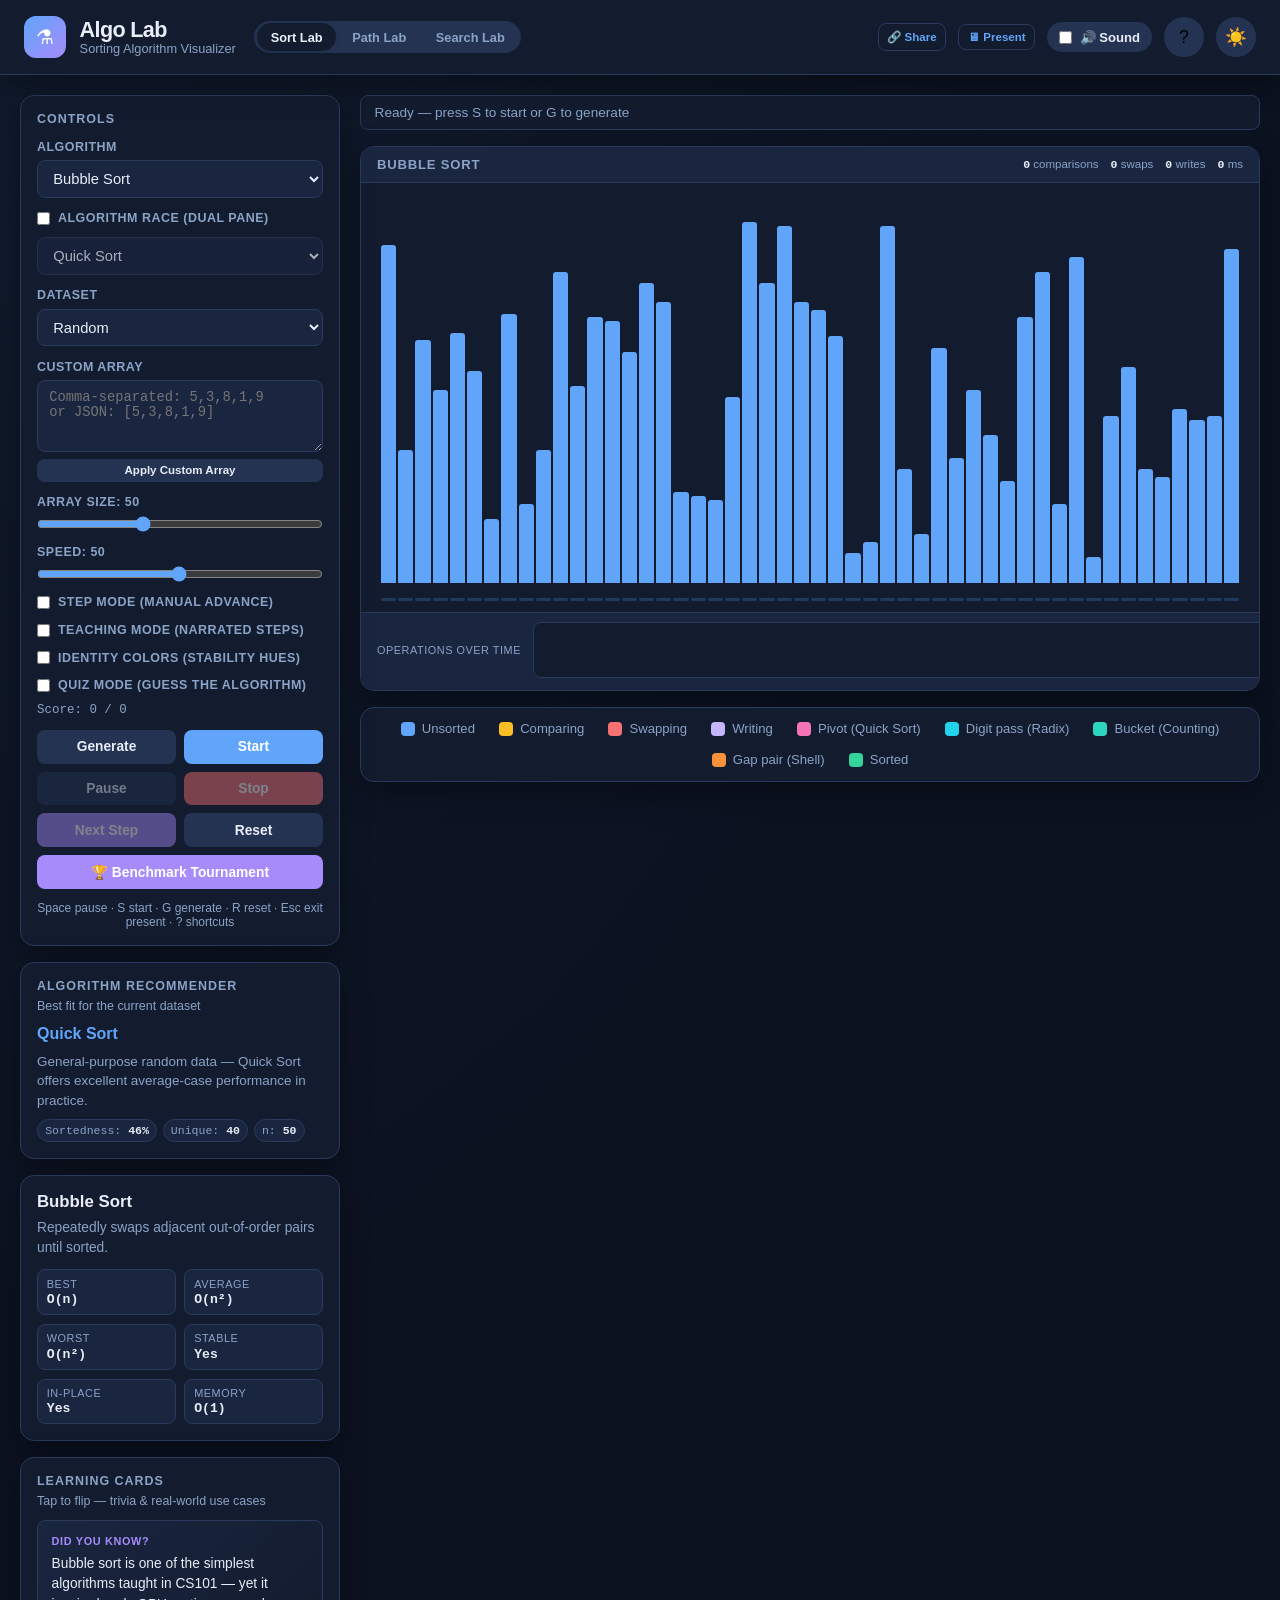
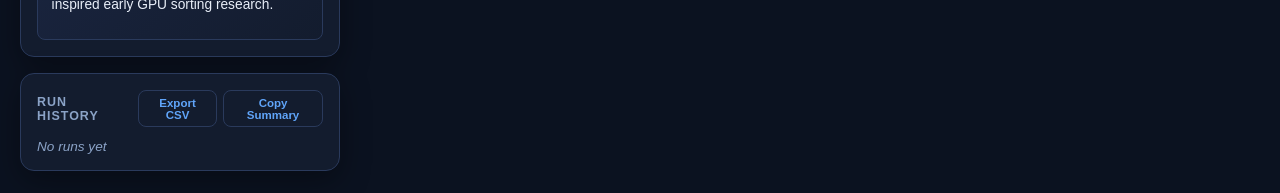
==== commit 661938db: "feat: Algo Lab v7 — cycle, timsort, bidirectional Dijkstra, carve 16 sorts (cycle + teaching Timsort" ====
--- a/index.html
+++ b/index.html
@@ -3,7 +3,7 @@
 <head>
   <meta charset="UTF-8" />
   <meta name="viewport" content="width=device-width, initial-scale=1.0" />
-  <meta name="description" content="Algo Lab — interactive sorting visualizer with 14 algorithms, race mode, teaching mode, tournaments, plus pathfinding and search labs." />
+  <meta name="description" content="Algo Lab — interactive sorting visualizer with 16 algorithms, race mode, teaching mode, tournaments, plus pathfinding and search labs." />
   <meta name="theme-color" content="#0b1220" />
   <title>Algo Lab — Sorting Visualizer</title>
   <link rel="manifest" href="manifest.json" />
@@ -61,6 +61,8 @@
               <option value="gnome">Gnome Sort</option>
               <option value="oddeven">Odd-Even Sort</option>
               <option value="pancake">Pancake Sort</option>
+              <option value="cycle">Cycle Sort</option>
+              <option value="timsort">Timsort</option>
             </select>
           </div>
 
@@ -84,6 +86,8 @@
               <option value="gnome">Gnome Sort</option>
               <option value="oddeven">Odd-Even Sort</option>
               <option value="pancake">Pancake Sort</option>
+              <option value="cycle">Cycle Sort</option>
+              <option value="timsort">Timsort</option>
             </select>
           </div>
 
@@ -155,7 +159,7 @@
             <button id="resetBtn" class="btn btn-secondary" title="Shortcut: R">Reset</button>
           </div>
 
-          <button id="tournamentBtn" type="button" class="btn btn-accent btn-full" title="Run all 14 algorithms on current data">🏆 Benchmark Tournament</button>
+          <button id="tournamentBtn" type="button" class="btn btn-accent btn-full" title="Run all 16 algorithms on current data">🏆 Benchmark Tournament</button>
 
           <p class="shortcut-hint">Space pause · S start · G generate · R reset · Esc exit present · ? shortcuts</p>
         </section>
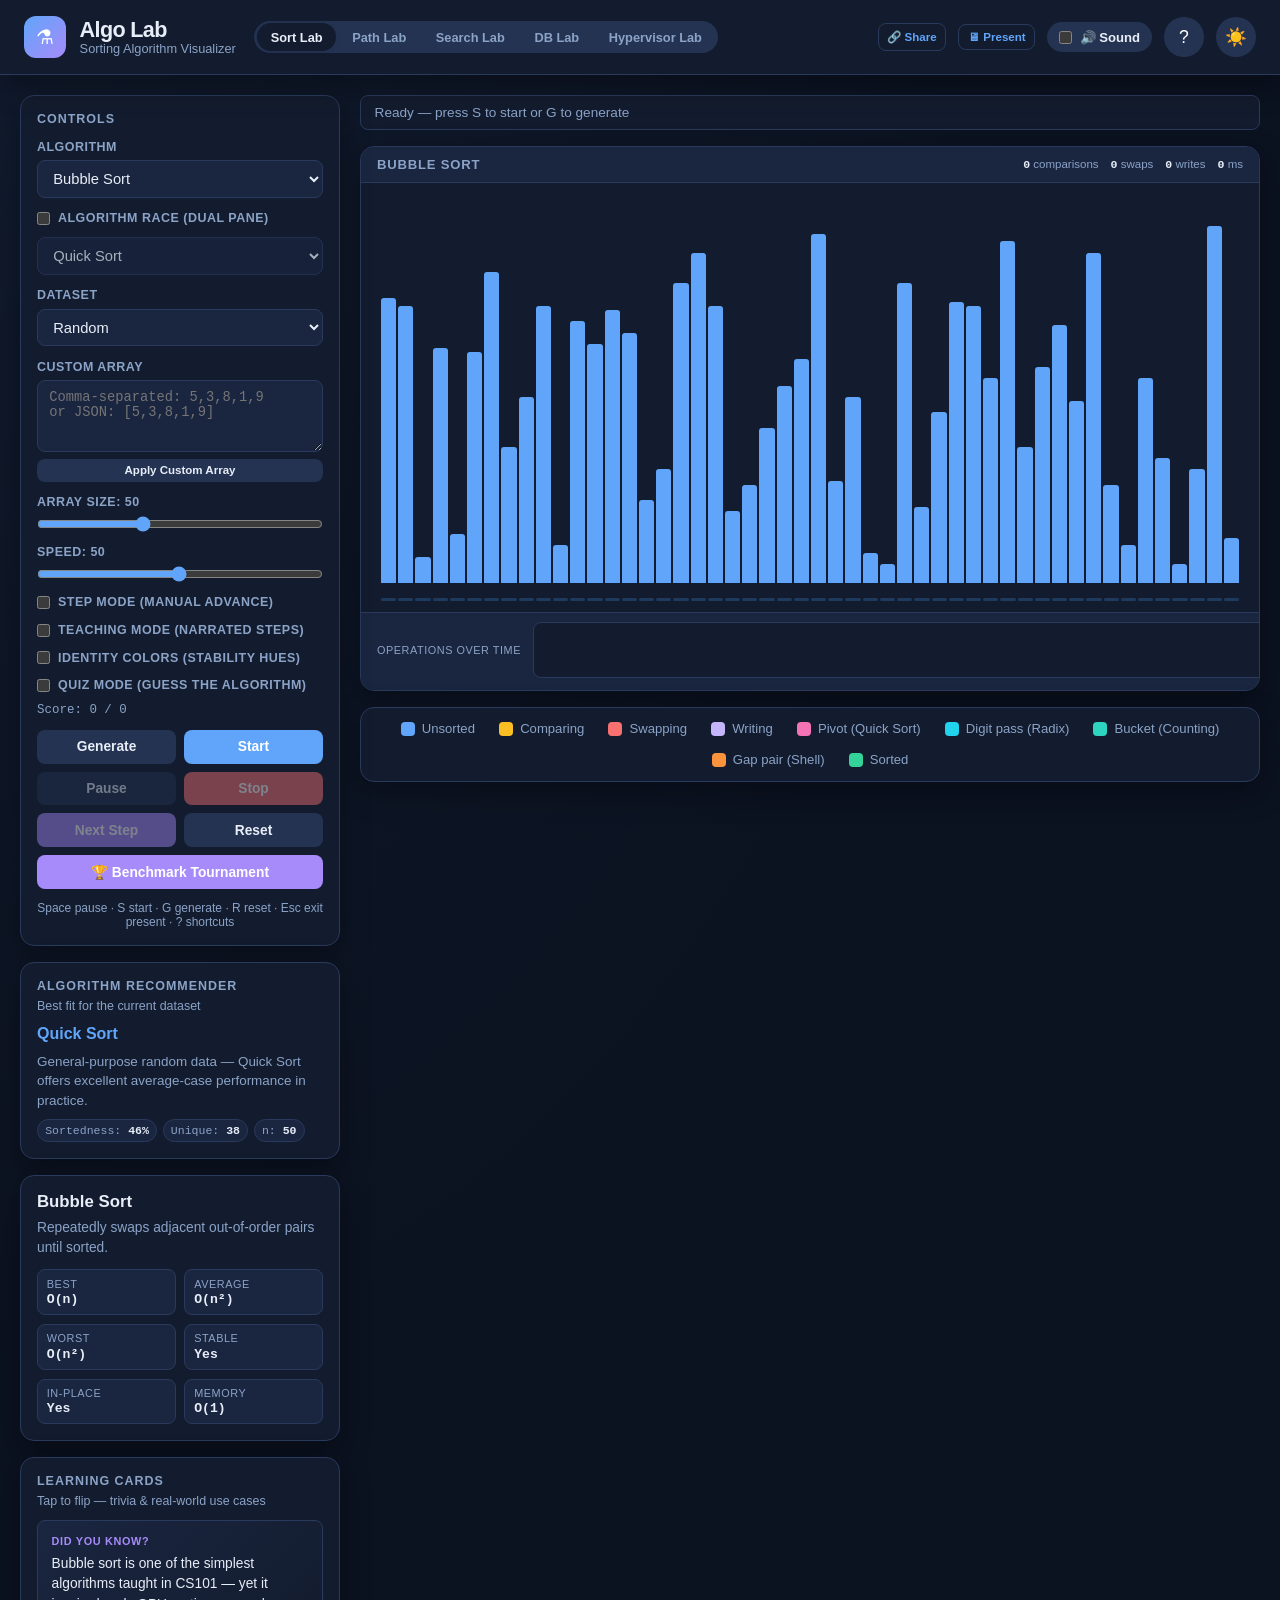
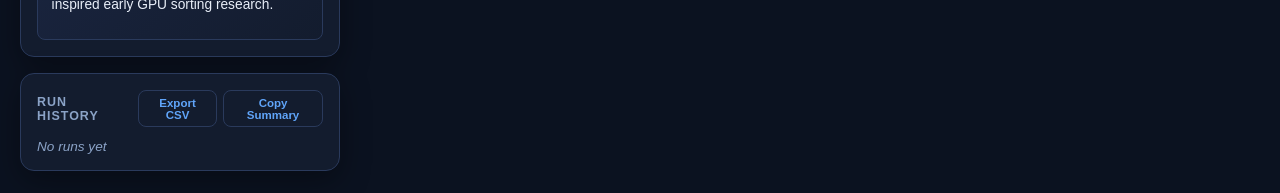
==== commit 3fd8c9e8: "feat: DB engine core (db-core.js) + shared lab chrome and five-lab wiring - db-core.js: tokenizer, r" ====
--- a/index.html
+++ b/index.html
@@ -6,6 +6,11 @@
   <meta name="description" content="Algo Lab — interactive sorting visualizer with 16 algorithms, race mode, teaching mode, tournaments, plus pathfinding and search labs." />
   <meta name="theme-color" content="#0b1220" />
   <title>Algo Lab — Sorting Visualizer</title>
+  <script>
+    // Apply the saved theme before first paint; the lab script keeps it in sync afterwards.
+    try { document.documentElement.setAttribute("data-theme", localStorage.getItem("theme") || "dark"); }
+    catch (e) { document.documentElement.setAttribute("data-theme", "dark"); }
+  </script>
   <link rel="manifest" href="manifest.json" />
   <link rel="stylesheet" href="style.css" />
 </head>
@@ -25,6 +30,8 @@
           <a class="lab-pill is-active" href="index.html" aria-current="page">Sort Lab</a>
           <a class="lab-pill" href="pathfinding.html">Path Lab</a>
           <a class="lab-pill" href="search.html">Search Lab</a>
+          <a class="lab-pill" href="database.html">DB Lab</a>
+          <a class="lab-pill" href="hypervisor.html">Hypervisor Lab</a>
         </nav>
       </div>
       <div class="topbar-actions">
--- a/style.css
+++ b/style.css
@@ -42,9 +42,12 @@
   --path-visited: #93c5fd;
   --path-frontier: #c4b5fd;
   --path-path: #f59e0b;
+  color-scheme: light;
 }
 
 [data-theme="dark"] {
+  /* Native selects, range inputs and scrollbars follow the theme too. */
+  color-scheme: dark;
   --bg: #0b1220;
   --bg-accent: #111b2e;
   --surface: #131c2e;
@@ -159,10 +162,12 @@
 
 .lab-switcher {
   display: inline-flex;
+  flex-wrap: wrap;
   padding: 0.18rem;
   gap: 0.15rem;
   background: var(--secondary);
   border-radius: 999px;
+  max-width: 100%;
 }
 
 .lab-pill {
@@ -189,6 +194,7 @@
 
 .topbar-actions {
   display: flex;
+  flex-wrap: wrap;
   align-items: center;
   gap: 0.75rem;
 }
@@ -1276,9 +1282,20 @@
     align-items: flex-start;
   }
 
+  /* Five pills don't fit one row on a phone: wrap them and soften the
+     pill shape so the second row still reads as one control. */
   .lab-switcher {
     width: 100%;
     justify-content: center;
+    border-radius: 18px;
+  }
+
+  .lab-pill {
+    padding: 0.38rem 0.7rem;
+  }
+
+  .topbar-actions {
+    gap: 0.5rem;
   }
 }
 
